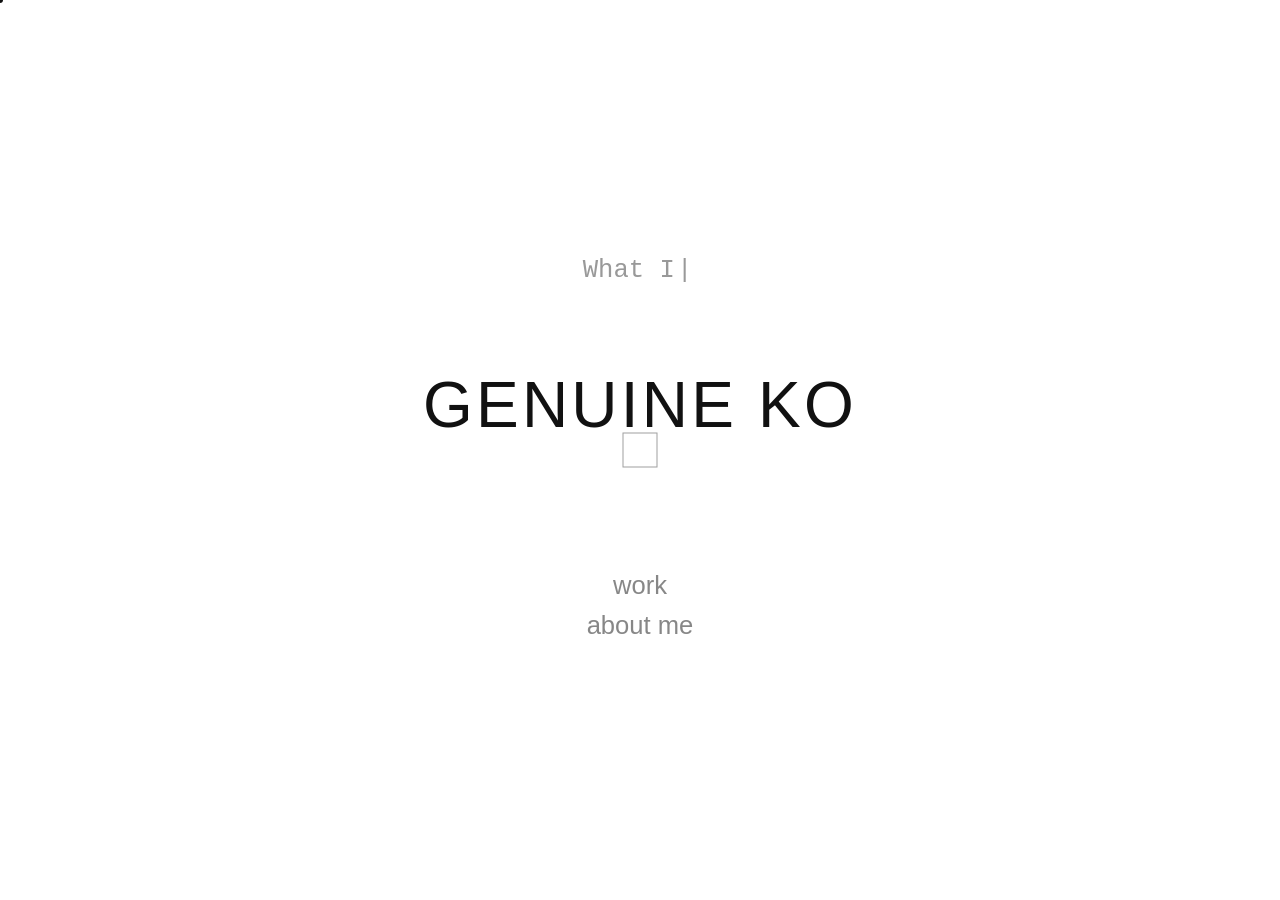
==== project-detail.html @ 61e622d5 "first commit" ====
<!DOCTYPE html>
<html lang="en">

<head>
    <meta charset="UTF-8">
    <meta name="viewport" content="width=device-width, initial-scale=1.0">
    <title>Project | Genuine Ko</title>
    <meta name="description" content="Project detail — Genuine Ko portfolio.">
    <link rel="preconnect" href="https://fonts.googleapis.com">
    <link rel="preconnect" href="https://fonts.gstatic.com" crossorigin>
    <link href="https://fonts.googleapis.com/css2?family=Noto+Sans+JP:wght@100&display=swap" rel="stylesheet">
    <link rel="stylesheet" href="style.css">
</head>

<body class="project-detail-page">
    <header class="detail-header">
        <a href="index.html#work" class="detail-back">← Work</a>
    </header>

    <main class="detail-main">
        <aside class="detail-sidebar" id="detail-thumbs" aria-label="Project images"></aside>
        <section class="detail-center">
            <figure class="detail-figure">
                <img src="" alt="" id="detail-hero">
            </figure>
            <div class="detail-artwork-footer">
                <div class="detail-artwork-description" id="detail-artwork-description" hidden></div>
                <div class="detail-artwork-spec" id="detail-artwork-spec" hidden></div>
            </div>
        </section>
        <article class="detail-article">
            <h1 class="detail-title" id="detail-title"></h1>
            <p class="detail-year" id="detail-year" hidden></p>
            <p class="detail-desc" id="detail-desc"></p>
            <div class="detail-body" id="detail-body-wrap" hidden>
                <p id="detail-body"></p>
            </div>
        </article>
    </main>

    <script src="projects-data.js"></script>
    <script src="project-detail.js"></script>
</body>

</html>
---- style.css ----
:root {
    --bg-color: #ffffff;
    --text-color: #111111;
    --faded-color: #cccccc;
}

/* Custom Fonts */
@font-face {
    font-family: 'YoonChild';
    src: url('./fonts/yoon.ttf') format('truetype');
    font-weight: normal;
    font-style: normal;
}

@font-face {
    font-family: 'AsWinter';
    src: url('./fonts/aswinter.otf') format('opentype');
    font-weight: normal;
    font-style: normal;
}

.font-korean {
    font-family: 'YoonChild', sans-serif;
}

.font-japanese {
    font-family: 'AsWinter', sans-serif;
}

* {
    margin: 0;
    padding: 0;
    box-sizing: border-box;
    cursor: none;
}

body {
    background-color: var(--bg-color);
    color: var(--text-color);
    font-family: 'Helvetica Neue', Helvetica, Arial, sans-serif;
    overflow: hidden;
    min-height: 100vh;
}

.draw-layer {
    position: fixed;
    inset: 0;
    width: 100vw;
    height: 100vh;
    pointer-events: none;
    z-index: 6;
}

.draw-line {
    fill: none;
    stroke: #b6b6b6;
    stroke-width: 1.5;
    stroke-linecap: round;
    stroke-linejoin: round;
    opacity: 0.75;
}

/* Custom Cursor Styles */
.cursor {
    width: 6px;
    height: 6px;
    background-color: var(--text-color);
    border-radius: 50%;
    position: fixed;
    pointer-events: none;
    z-index: 9999;
    transform: translate(-50%, -50%);
}

@keyframes organic-blob {

    0%,
    100% {
        border-radius: 40% 60% 70% 30% / 40% 50% 60% 50%;
    }

    34% {
        border-radius: 70% 30% 50% 50% / 30% 30% 70% 70%;
    }

    67% {
        border-radius: 100% 60% 60% 100% / 100% 100% 60% 60%;
    }
}

.cursor-follower {
    width: 35px;
    height: 35px;
    border: 1px solid rgba(17, 17, 17, 0.4);
    position: fixed;
    pointer-events: none;
    z-index: 9998;
    transform: translate(-50%, -50%);
    transition: width 0.2s ease, height 0.2s ease, background-color 0.2s ease;
    animation: organic-blob 5s ease-in-out infinite;
}

.cursor-follower.active {
    width: 55px;
    height: 55px;
    background-color: rgba(17, 17, 17, 0.05);
    border: 1px solid rgba(17, 17, 17, 0.6);
}

main {
    position: relative;
    width: 100vw;
    height: 100vh;
}

/* --------------------------------- */
/* SPA Navigation - Absolute Layout */
/* --------------------------------- */
.intro-sentence {
    position: absolute;
    top: 30%;
    left: 50%;
    transform: translate(-50%, -50%);
    font-family: 'AmericanTypewriter-Light', 'American Typewriter', Courier, serif;
    font-weight: 300;
    font-size: 1.6rem;
    color: #999999;
    z-index: 20;
    width: 600px;
    text-align: center;
    opacity: 1;
    transition: opacity 0.5s ease;
}

.type-cursor {
    display: inline-block;
    margin-left: 2px;
    margin-right: 5px;
    animation: blink 1.2s step-end infinite;
}

@keyframes blink {

    0%,
    100% {
        opacity: 1;
    }

    50% {
        opacity: 0;
    }
}

body.work-mode .intro-sentence,
body.about-mode .intro-sentence {
    opacity: 0;
    pointer-events: none;
}

.main-title {
    font-family: 'AsWinter', sans-serif;
    font-size: 4rem;
    font-weight: normal;
    letter-spacing: 0.05em;
    color: var(--text-color);
    position: absolute;
    top: 45%;
    left: 50%;
    transform: translate(-50%, -50%);
    transition: all 1.2s cubic-bezier(0.86, 0, 0.07, 1);
    z-index: 20;
}

.link-item {
    white-space: nowrap;
    font-family: 'Helvetica Neue', Helvetica, Arial, sans-serif;
    font-size: 1.6rem;
    color: var(--text-color);
    opacity: 0.5;
    text-decoration: none;
    font-weight: 100;
    /* Ultra light */
    transition: opacity 0.3s, all 1.2s cubic-bezier(0.86, 0, 0.07, 1);
    z-index: 20;
}

.link-item:hover {
    opacity: 1;
}

/* Initial centering placement matching your preferred spacings */
#nav-work {
    position: absolute;
    /* CHANGE THE '85px' BELOW TO ADJUST DISTANCE BETWEEN 'GENUINE KO' AND 'work' */
    top: calc(45% + 180px);
    left: 50%;
    transform: translate(-50%, -50%);
}

#nav-about {
    position: absolute;
    /* CHANGE THE '135px' BELOW TO ADJUST DISTANCE BETWEEN 'work' AND 'about me' */
    top: calc(45% + 220px);
    left: 50%;
    transform: translate(-50%, -50%);
}

/* --------------------------------- */
/* Scattered Words Ambient Effect */
/* --------------------------------- */
#scattered-words-container {
    position: absolute;
    top: 0;
    left: 0;
    width: 100vw;
    height: 100vh;
    pointer-events: none;
    z-index: 2;
    /* Keep it below main content */
    overflow: hidden;
    opacity: 1;
    transition: opacity 1.5s ease;
}

body.work-mode #scattered-words-container,
body.about-mode #scattered-words-container {
    opacity: 0;
}

.scattered-word {
    position: absolute;
    font-family: 'AmericanTypewriter-Light', 'American Typewriter', Courier, serif;
    font-weight: 300;
    color: #999999;
    font-size: 1.6rem;
    white-space: nowrap;
    opacity: 1;
    /* Match SCATTER_CONFIG.fadeMs in script.js (400ms → 0.4s) */
    transition: opacity 0.4s ease;
}

.hidden-initially {
    opacity: 0;
    transition: opacity 1.5s ease;
}

.hidden-initially.visible {
    opacity: 1;
}

/* --------------------------------- */
/* STATE: WORK MODE */
/* --------------------------------- */
body.work-mode .main-title {
    top: 50px;
    font-size: 2.2rem;
}

body.work-mode #nav-work {
    top: 50px;
    left: 50px;
    transform: translate(0, -50%);
    opacity: 1;
    /* Sets it to solid black */
}

body.work-mode #nav-about {
    top: 50px;
    left: calc(100% - 50px);
    transform: translate(-100%, -50%);
    font-size: 1.2rem;
    /* Makes it smaller */
    opacity: 0.3;
    /* Keeps it grayed out */
}

body.work-mode .floating-text {
    opacity: 0;
    pointer-events: none;
}

/* --------------------------------- */
/* STATE: ABOUT MODE */
/* --------------------------------- */
body.about-mode .main-title {
    top: 50px;
    font-size: 2.2rem;
}

body.about-mode #nav-work {
    top: 50px;
    left: 50px;
    transform: translate(0, -50%);
    font-size: 1.2rem;
    opacity: 0.3;
}

body.about-mode #nav-about {
    top: 50px;
    left: calc(100% - 50px);
    transform: translate(-100%, -50%);
    opacity: 1;
}


/* --------------------------------- */
/* ABOUT SECTION STYLES */
/* --------------------------------- */
#about-section {
    position: absolute;
    top: 120px;
    left: 0;
    width: 100%;
    height: calc(100vh - 120px);
    opacity: 0;
    pointer-events: none;
    transition: opacity 0.8s ease 0.6s;
    z-index: 10;
}

.about-left-instruction {
    position: absolute;
    left: 0;
    width: 33.33%;
    top: 0;
    bottom: 0;
    display: flex;
    justify-content: flex-start;
    align-items: center;
    padding: 0 clamp(0.75rem, 3vw, 1.5rem);
    box-sizing: border-box;
    font-family: 'AmericanTypewriter-Light', 'American Typewriter', Courier, serif;
    color: #888888;
    font-weight: 300;
    line-height: 1.5;
    pointer-events: none;
    opacity: 0;
    transition: opacity 1.5s ease;
    z-index: 6;
}

.about-left-instruction__inner {
    width: 100%;
    max-width: min(100%, calc(33.33vw - 2.25rem));
    padding-right: 1.25rem;
    box-sizing: border-box;
    text-align: left;
    display: flex;
    flex-direction: column;
    gap: 0.65rem;
}

.about-instruction__line {
    margin: 0;
}

.about-instruction__line--first {
    font-size: 1.15rem;
    line-height: 1.35;
    white-space: nowrap;
    max-width: 100%;
    overflow: hidden;
}

.about-instruction__line--second {
    font-size: 1.02rem;
    line-height: 1.45;
    letter-spacing: 0.03em;
    color: #7a7a7a;
    padding-top: 0.1rem;
}

.about-left-instruction .about-type-cursor {
    margin-left: 1px;
    margin-right: 0;
    vertical-align: baseline;
}

body.about-mode .about-left-instruction {
    opacity: 1;
}

.about-left-instruction.fade-out {
    opacity: 0 !important;
}

body.about-mode #about-section {
    opacity: 1;
    pointer-events: none;
    /* Let clicks pass through empty areas */
}

body.about-mode #about-section * {
    pointer-events: auto;
    /* Re-enable clicks strictly for the text/image */
}

.about-middle {
    position: absolute;
    left: 33.33%;
    width: 33.33%;
    top: 45%;
    transform: translateY(-50%);
    padding: 0 4%;
    box-sizing: border-box;
    /* Keeps padding inside the 33% width */
    font-size: 0.95rem;
    line-height: 1.6;
    color: var(--text-color);
    text-align: justify;
    font-family: 'Helvetica Neue', Helvetica, Arial, sans-serif;
    font-weight: 300;
}

.about-middle .about-inline-link {
    color: inherit;
    text-decoration: underline;
    text-underline-offset: 2px;
    transition: opacity 0.25s ease;
}

.about-middle .about-inline-link:hover {
    opacity: 0.55;
}

.social-links {
    margin-top: 35px;
    display: flex;
    justify-content: center;
    gap: 25px;
}

.social-links a {
    color: #000000;
    font-family: 'Helvetica Neue UltraLight', 'Helvetica Neue', Helvetica, Arial, sans-serif;
    font-size: 1.15rem;
    font-weight: 300;
    text-decoration: none;
    text-transform: uppercase;
    letter-spacing: 2px;
    transition: opacity 0.3s ease;
    cursor: pointer;
}

.social-links a:hover {
    opacity: 0.4;
}

.about-right {
    position: absolute;
    left: 66.66%;
    width: 33.33%;
    top: 45%;
    transform: translateY(-50%);
    display: flex;
    justify-content: center;
}

.about-right img {
    width: 320px;
    max-width: 85%;
    /* Keeps a natural margin within its mathematical 1/3rd section */
    height: auto;
    object-fit: contain;
    box-shadow: 0 5px 30px rgba(0, 0, 0, 0.05);
}

/* --------------------------------- */
body.work-mode .main-title {
    top: 50px;
    font-size: 2.2rem;
}

body.work-mode #nav-work {
    top: 50px;
    left: 50px;
    transform: translate(0, -50%);
    opacity: 1;
    /* Sets it to solid black */
}

body.work-mode #nav-about {
    top: 50px;
    left: calc(100% - 50px);
    transform: translate(-100%, -50%);
    font-size: 1.2rem;
    /* Makes it smaller */
    opacity: 0.3;
    /* Keeps it grayed out */
}

body.work-mode .floating-text {
    opacity: 0;
    pointer-events: none;
}

/* --------------------------------- */
/* WORK GALLERY STYLES */
/* --------------------------------- */
#work-gallery {
    position: absolute;
    top: 130px;
    left: 0;
    width: 100%;
    height: calc(100vh - 200px);
    display: flex;
    justify-content: center;
    align-items: center;
    /* Puts image in the absolute middle vertically */
    opacity: 0;
    pointer-events: none;
    transition: opacity 0.8s ease 0.6s;
    z-index: 10;
}

body.work-mode #work-gallery {
    opacity: 1;
    pointer-events: auto;
}

.gallery-categories-sidebar {
    position: absolute;
    top: 30px;
    /* Distance from the top 'work' link */
    left: 50px;
    z-index: 40;
    display: flex;
    flex-direction: column;
    gap: 6px;
    /* Group Design and Art very closely together */
}

.category-item {
    font-family: 'Helvetica Neue', Helvetica, Arial, sans-serif;
    font-size: 1.2rem;
    font-weight: 300;
    color: var(--text-color);
    opacity: 0.3;
    transition: opacity 0.3s;
}

.category-item.active,
.category-item:hover {
    opacity: 1;
}

.gallery-content {
    display: flex;
    flex-direction: column;
    align-items: center;
    transition: opacity 0.8s ease;
}

.gallery-main {
    display: flex;
    align-items: center;
    gap: 80px;
    /* Huge margin between arrows and main image */
    margin-bottom: 60px;
    /* Large distance to drop down to thumbnails */
}

.arrow {
    background: none;
    border: none;
    outline: none;
    cursor: none;
    padding: 10px;
    opacity: 0.5;
    transition: opacity 0.3s;
    color: var(--text-color);
}

.arrow:hover {
    opacity: 1;
}

.gallery-image-wrapper {
    position: relative;
    width: 650px;
    height: 400px;
    /* Maintaining the golden ratio boundary (650x400) */
    display: flex;
    align-items: center;
    justify-content: center;
}

.gallery-image-wrapper img {
    max-width: 100%;
    max-height: 100%;
    width: auto;
    height: auto;
    object-fit: contain;
    box-shadow: 0 5px 30px rgba(0, 0, 0, 0.06);
    transition: opacity 0.3s ease;
    cursor: pointer;
}

/* Translucent Project Details Overlay */
.project-overlay {
    position: absolute;
    top: 0;
    left: 0;
    width: 100%;
    height: 100%;
    background-color: rgba(255, 255, 255, 0.90);
    display: flex;
    flex-direction: column;
    justify-content: center;
    align-items: center;
    opacity: 0;
    pointer-events: none;
    transition: opacity 0.4s ease;
    z-index: 10;
    padding: 40px;
    box-sizing: border-box;
    text-align: center;
}

.project-overlay.active {
    opacity: 1;
    pointer-events: auto;
    /* Allows clicking the link */
}

.project-title {
    font-size: 2.2rem;
    margin-bottom: 28px;
    font-family: 'Helvetica Neue UltraLight', 'Helvetica Neue', Helvetica, Arial, 'Noto Sans JP', sans-serif;
    font-weight: 100;
}

.project-link {
    font-family: 'Helvetica Neue UltraLight', 'Helvetica Neue', Helvetica, Arial, sans-serif;
    font-weight: 300;
    font-size: 0.9rem;
    text-transform: uppercase;
    letter-spacing: 2px;
    color: #111;
    text-decoration: none;
    border-bottom: 1px solid rgba(17, 17, 17, 0.3);
    padding-bottom: 3px;
    transition: opacity 0.3s ease;
}

.project-link:hover {
    opacity: 0.4;
}

.gallery-thumbnails {
    display: flex;
    gap: 35px;
    /* Plenty of breathing room between thumbnails */
}

.thumb {
    width: 110px;
    height: 68px;
    object-fit: contain;
    opacity: 0.5;
    filter: grayscale(100%);
    transition: all 0.4s ease;
    cursor: none;
}

.thumb.active,
.thumb:hover {
    opacity: 1;
    filter: grayscale(0%);
    transform: scale(1.05);
}

/* In-page detail mode (opens from View Detail) */
.work-detail-layer {
    position: absolute;
    inset: 0;
    background: rgba(255, 255, 255, 0.98);
    opacity: 0;
    pointer-events: none;
    transition: opacity 0.35s ease;
    z-index: 25;
}

.work-detail-layer.active {
    opacity: 1;
    pointer-events: auto;
}

.work-detail-layer.work-detail--no-thumbs .work-detail-thumbs {
    display: none;
    pointer-events: none;
}

.work-detail-panel {
    width: min(94vw, 1380px);
    min-height: min(78vh, 760px);
    margin: 2vh auto 0;
    position: relative;
    padding: 0;
}

.work-detail-thumbs {
    position: absolute;
    left: clamp(8px, 2vw, 24px);
    top: 50%;
    transform: translateY(-50%);
    display: flex;
    flex-direction: column;
    gap: 0.75rem;
}

.work-detail-heading {
    max-width: min(920px, 72vw);
    width: 100%;
    margin: 0 auto 0.8rem;
    text-align: center;
}

.work-detail-main {
    max-width: min(920px, 72vw);
    width: 100%;
    margin: 0 auto;
    display: flex;
    justify-content: center;
    align-items: flex-start;
}

.work-detail-main__column {
    display: flex;
    flex-direction: column;
    align-items: center;
    width: 100%;
    max-width: min(920px, 72vw);
}

.work-detail-meta {
    position: absolute;
    /* Anchor text to the right edge of the centered hero block */
    left: calc(50% + (min(920px, 72vw) / 2) + 24px);
    right: auto;
    top: 50%;
    transform: translateY(-50%);
    width: min(280px, 20vw);
    text-align: left;
}

.work-detail-thumb {
    width: 82px;
    height: 58px;
    border: 0;
    background: transparent;
    padding: 0;
    overflow: hidden;
    opacity: 0.42;
    filter: grayscale(100%);
    transition: opacity 0.25s ease, filter 0.25s ease, transform 0.25s ease;
}

.work-detail-thumb img {
    width: 100%;
    height: 100%;
    object-fit: cover;
    display: block;
}

.work-detail-thumb.active,
.work-detail-thumb:hover {
    opacity: 1;
    filter: grayscale(0%);
    transform: scale(1.03);
}

#work-detail-hero {
    display: block;
    max-width: min(920px, 100%);
    width: auto;
    height: auto;
    max-height: min(62vh, 680px);
    min-height: 260px;
    margin: 0;
    object-fit: contain;
    box-shadow: 0 5px 30px rgba(0, 0, 0, 0.06);
    transform: scale(0.95);
    opacity: 0.8;
    transition: transform 0.55s cubic-bezier(0.22, 1, 0.36, 1), opacity 0.5s ease;
}

#work-detail-hero.detail-hero-grow {
    transform: scale(1);
    opacity: 1;
}

.work-detail-title {
    font-size: clamp(1.75rem, 3.5vw, 2.35rem);
    font-family: 'Helvetica Neue UltraLight', 'Helvetica Neue', Helvetica, Arial, 'Noto Sans JP', sans-serif;
    font-weight: 100;
    margin: 0 0 0.25rem;
}

.work-detail-year {
    font-size: 0.95rem;
    color: #888;
    margin: 0 0 0.85rem;
}

.work-detail-desc {
    font-size: 0.95rem;
    line-height: 1.65;
    font-weight: 300;
    margin: 0;
}

@media (max-width: 900px) {
    .work-detail-panel {
        padding: 0;
    }

    .work-detail-thumbs {
        position: static;
        transform: none;
        flex-direction: row;
        overflow-x: auto;
        margin: 0.5rem 0;
    }

    .work-detail-heading {
        max-width: 100%;
    }

    .work-detail-main {
        max-width: 100%;
    }

    .work-detail-main__column {
        max-width: 100%;
    }

    .work-detail-meta {
        position: static;
        transform: none;
        width: 100%;
        text-align: left;
        margin-top: 0.5rem;
    }

    #work-detail-hero {
        max-height: 50vh;
        min-height: 200px;
    }
}

/* --------------------------------- */
/* RESTORED: Floating Japanese/Korean Names (About Mode Only) */
/* --------------------------------- */

.floating-text {
    position: absolute;
    font-size: 1.8rem;
    color: var(--text-color);
    opacity: 0;
    /* Hidden by default on first page */
    pointer-events: none;
    white-space: nowrap;
    transition: opacity 0.8s ease;
    z-index: 5;
    cursor: pointer;
    text-align: center;
    will-change: transform;
    backface-visibility: hidden;
}

/* Keep about names clearly interactive above surrounding content */
body.about-mode .floating-text {
    pointer-events: auto;
    z-index: 30;
}

.pronunciation {
    font-family: 'Helvetica Neue UltraLight', 'Helvetica Neue', Helvetica, Arial, sans-serif;
    font-size: 0.9rem;
    font-weight: 300;
    letter-spacing: 2px;
    margin-top: 4px;
    opacity: 0.7;
}

.meaning-box {
    position: absolute;
    top: 100%;
    left: 50%;
    transform: translate(-50%, 10px);
    background-color: #ffffff;
    color: #333333;
    font-family: 'Helvetica Neue UltraLight', 'Helvetica Neue', Helvetica, Arial, sans-serif;
    font-size: 1rem;
    font-weight: normal;
    padding: 10px 20px;
    border-radius: 4px;
    white-space: normal;
    /* Allows text to wrap instead of just infinitely long */
    width: max-content;
    max-width: 250px;
    /* Horizontally long but wrapped safely */
    opacity: 0;
    pointer-events: none;
    transition: opacity 0.3s ease, transform 0.3s ease;
    box-shadow: 0px 4px 20px rgba(0, 0, 0, 0.05);
    line-height: 1.4;
    text-align: center;
    letter-spacing: normal;
}

/* Toggled via Javascript */
.floating-text.show-meaning {
    /* Above other floating names (same z-index would stack by DOM order). */
    z-index: 60;
}

body.about-mode .floating-text.show-meaning {
    /* Beat body.about-mode .floating-text { z-index: 30 } */
    z-index: 60;
}

.floating-text.show-meaning .meaning-box {
    opacity: 1;
    transform: translate(-50%, 5px);
    z-index: 1;
}

/* Initial coordinates so they have a starting point to animate float physics from */
.float-1 {
    top: 22%;
    left: 20%;
    font-size: 2rem;
}

.float-2 {
    top: 15%;
    left: 50%;
    font-size: 2.2rem;
}

.float-3 {
    top: 38%;
    left: 75%;
    font-size: 1.8rem;
}

.float-4 {
    top: 65%;
    left: 22%;
    font-size: 2.4rem;
    font-weight: 200;
}

.float-5 {
    top: 80%;
    left: 70%;
    font-size: 2.1rem;
}

/* When About Mode is active, they become visible and interactive */
body.about-mode .float-1 {
    top: 25%;
    left: 8%;
    font-size: 2rem;
    opacity: 0.6;
    pointer-events: auto;
}

body.about-mode .float-2 {
    top: 40%;
    left: 6%;
    font-size: 2rem;
    opacity: 0.6;
    pointer-events: auto;
}

body.about-mode .float-3 {
    top: 55%;
    left: 8%;
    font-size: 1.8rem;
    opacity: 0.6;
    pointer-events: auto;
}

body.about-mode .float-4 {
    top: 70%;
    left: 5%;
    font-size: 2.4rem;
    font-weight: 200;
    opacity: 0.6;
    pointer-events: auto;
}

body.about-mode .float-5 {
    top: 85%;
    left: 10%;
    font-size: 2.1rem;
    opacity: 0.6;
    pointer-events: auto;
}

/* --------------------------------- */
/* Project detail page */
/* --------------------------------- */
body.project-detail-page,
body.project-detail-page * {
    cursor: auto;
}

body.project-detail-page {
    background-color: var(--bg-color);
    color: var(--text-color);
    font-family: 'Helvetica Neue', Helvetica, Arial, sans-serif;
    overflow-x: hidden;
    overflow-y: auto;
    min-height: 100vh;
}

.detail-header {
    padding: 2rem 2.5rem 1rem;
    max-width: 1360px;
    margin: 0 auto;
}

.detail-back {
    font-family: 'Helvetica Neue UltraLight', 'Helvetica Neue', Helvetica, Arial, sans-serif;
    font-weight: 300;
    font-size: 0.9rem;
    text-transform: uppercase;
    letter-spacing: 2px;
    color: var(--text-color);
    text-decoration: none;
    border-bottom: 1px solid rgba(17, 17, 17, 0.3);
    padding-bottom: 3px;
    transition: opacity 0.3s ease;
    display: inline-block;
}

.detail-back:hover {
    opacity: 0.4;
}

.detail-main {
    max-width: 1360px;
    margin: 0 auto;
    padding: 1.25rem 2.5rem 4rem;
    display: grid;
    grid-template-columns: 90px minmax(520px, 1fr) minmax(220px, 320px);
    gap: 2.25rem;
    align-items: center;
}

body.project-detail-page.project-detail--no-thumbs .detail-main {
    grid-template-columns: minmax(520px, 1fr) minmax(220px, 320px);
}

body.project-detail-page.project-detail--no-thumbs .detail-sidebar {
    display: none;
}

.detail-sidebar {
    display: flex;
    flex-direction: column;
    gap: 0.75rem;
}

.detail-thumb {
    background: none;
    border: none;
    padding: 0;
    width: 82px;
    height: 58px;
    overflow: hidden;
    cursor: pointer;
    opacity: 0.42;
    filter: grayscale(100%);
    transition: opacity 0.25s ease, filter 0.25s ease, transform 0.25s ease;
}

.detail-thumb img {
    display: block;
    width: 100%;
    height: 100%;
    object-fit: cover;
}

.detail-thumb.active,
.detail-thumb:hover {
    opacity: 1;
    filter: grayscale(0%);
    transform: scale(1.03);
}

.detail-center {
    width: 100%;
    display: flex;
    flex-direction: column;
    align-items: stretch;
}

.detail-figure {
    margin: 0;
}

/* Fine art: description (left) + medium/dimensions (right) under hero */
.detail-artwork-footer {
    display: grid;
    grid-template-columns: minmax(0, 1fr) auto;
    gap: clamp(1rem, 3vw, 2.25rem);
    align-items: end;
    width: 100%;
    margin-top: 1.1rem;
}

.work-detail-main .detail-artwork-footer {
    max-width: min(920px, 72vw);
}

.detail-artwork-description {
    text-align: left;
    min-width: 0;
    max-width: min(22rem, 48vw);
    opacity: 0;
    transform: translateY(10px);
    transition: opacity 1.35s ease 0.15s, transform 1.35s cubic-bezier(0.22, 1, 0.36, 1) 0.15s;
}

.detail-artwork-description.detail-artwork-description--visible {
    opacity: 1;
    transform: translateY(0);
}

.detail-artwork-description__text {
    margin: 0;
    font-family: 'Helvetica Neue UltraLight', 'Helvetica Neue', Helvetica, Arial, sans-serif;
    font-weight: 100;
    font-size: clamp(0.72rem, 1.05vw, 0.82rem);
    line-height: 1.6;
    letter-spacing: 0.035em;
    color: #8a8a8a;
}

/* Medium / dimensions — bottom-right cell */
.detail-artwork-spec {
    text-align: left;
    max-width: 16.5rem;
    justify-self: end;
    opacity: 0;
    transform: translateY(10px);
    transition: opacity 1.35s ease 0.15s, transform 1.35s cubic-bezier(0.22, 1, 0.36, 1) 0.15s;
}

.detail-artwork-spec.detail-artwork-spec--visible {
    opacity: 1;
    transform: translateY(0);
}

.detail-artwork-spec p {
    margin: 0;
    font-family: 'Helvetica Neue UltraLight', 'Helvetica Neue', Helvetica, Arial, sans-serif;
    font-weight: 100;
    font-size: clamp(0.72rem, 1.05vw, 0.82rem);
    line-height: 1.55;
    letter-spacing: 0.04em;
    color: #8a8a8a;
}

.detail-artwork-spec p + p {
    margin-top: 0.35rem;
}

/* Design projects: single year in the right footer cell (same type scale as spec lines) */
.detail-artwork-spec--year-only p {
    margin: 0;
    letter-spacing: 0.08em;
}

@media (max-width: 700px) {
    .detail-artwork-footer {
        grid-template-columns: 1fr;
        justify-items: stretch;
    }

    .detail-artwork-description {
        max-width: 100%;
    }

    .detail-artwork-spec {
        justify-self: end;
        max-width: 100%;
    }
}

#detail-hero {
    display: block;
    width: 100%;
    max-height: min(78vh, 820px);
    min-height: 360px;
    object-fit: cover;
    margin: 0 auto;
    box-shadow: 0 5px 30px rgba(0, 0, 0, 0.06);
    transform: scale(0.96);
    opacity: 0.92;
    transition: transform 0.55s cubic-bezier(0.22, 1, 0.36, 1), opacity 0.45s ease;
}

#detail-hero.detail-hero--enter-active {
    transform: scale(1);
    opacity: 1;
}

.detail-article {
    text-align: right;
    align-self: center;
}

.detail-title {
    font-family: 'Helvetica Neue UltraLight', 'Helvetica Neue', Helvetica, Arial, 'Noto Sans JP', sans-serif;
    font-weight: 100;
    font-size: clamp(1.75rem, 3.5vw, 2.35rem);
    margin-bottom: 0.35rem;
    letter-spacing: 0.02em;
    text-align: right;
}

.detail-year {
    font-family: 'Helvetica Neue UltraLight', 'Helvetica Neue', Helvetica, Arial, sans-serif;
    font-weight: 300;
    font-size: 0.95rem;
    color: #888;
    margin-bottom: 1.25rem;
    text-align: right;
}

.detail-desc,
.detail-body {
    font-size: 0.95rem;
    font-weight: 300;
    line-height: 1.65;
    color: var(--text-color);
    text-align: right;
}

.detail-desc {
    margin-bottom: 1rem;
    max-width: 100%;
}

.detail-body p {
    margin: 0;
}

@media (max-width: 1100px) {
    .detail-main {
        grid-template-columns: 72px minmax(0, 1fr);
        grid-template-areas:
            "thumbs center"
            "article article";
        align-items: start;
        gap: 1.5rem;
    }

    .detail-sidebar {
        grid-area: thumbs;
    }

    .detail-center {
        grid-area: center;
    }

    .detail-article {
        grid-area: article;
        margin-top: 1rem;
        text-align: left;
    }

    .detail-title,
    .detail-year,
    .detail-desc {
        text-align: left;
    }

    body.project-detail-page.project-detail--no-thumbs .detail-main {
        grid-template-columns: minmax(0, 1fr);
        grid-template-areas:
            "center"
            "article";
    }
}

@media (max-width: 760px) {
    .detail-header {
        padding: 1.25rem 1rem 0.5rem;
    }

    .detail-main {
        grid-template-columns: 1fr;
        padding: 0.75rem 1rem 2rem;
    }

    .detail-sidebar {
        flex-direction: row;
        overflow-x: auto;
        padding-bottom: 0.25rem;
    }

    .detail-thumb {
        flex: 0 0 82px;
    }

    #detail-hero {
        min-height: 220px;
        max-height: 55vh;
    }
}
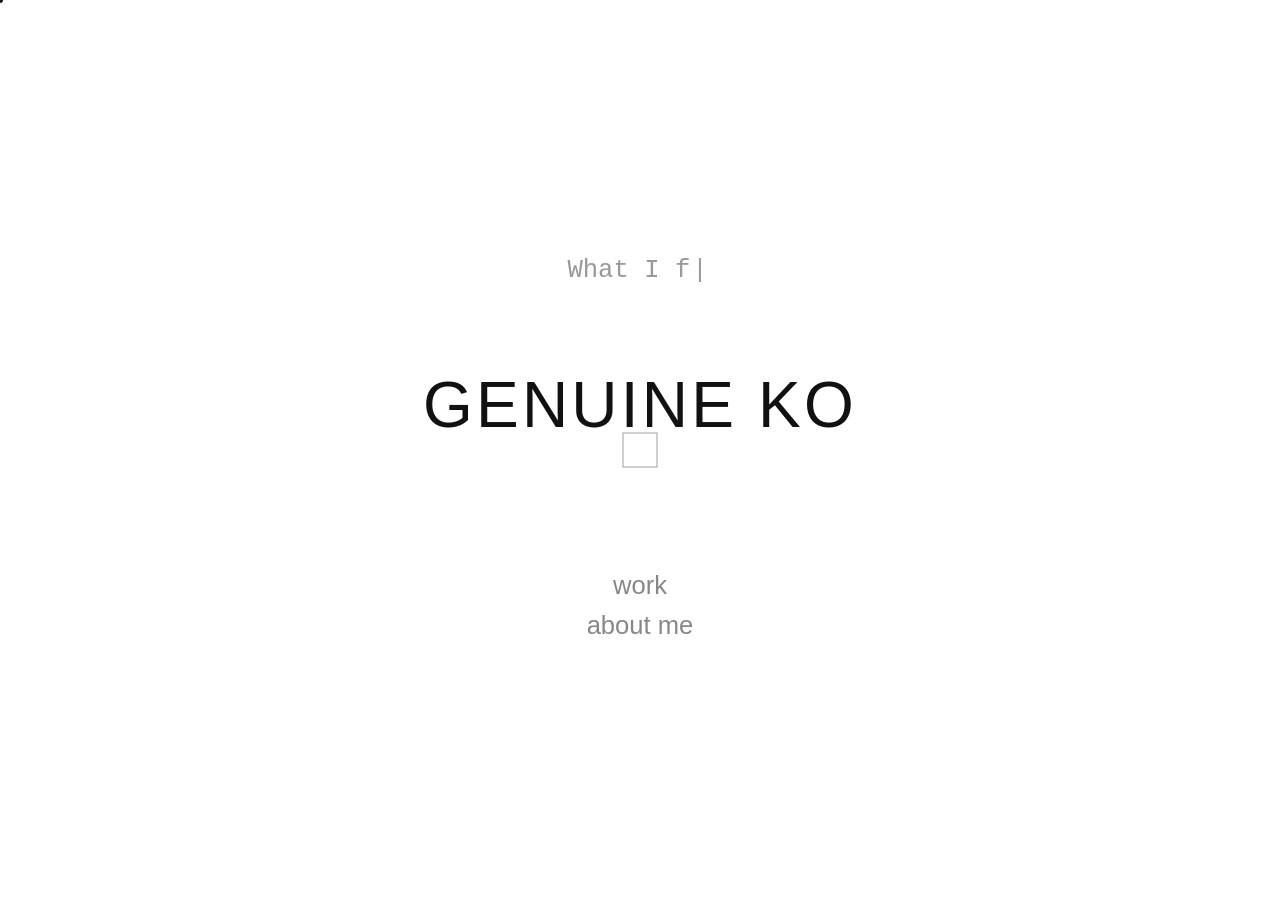
==== commit caef896b: "update" ====
--- a/project-detail.html
+++ b/project-detail.html
@@ -3,7 +3,7 @@
 
 <head>
     <meta charset="UTF-8">
-    <meta name="viewport" content="width=device-width, initial-scale=1.0">
+    <meta name="viewport" content="width=device-width, initial-scale=1.0, viewport-fit=cover">
     <title>Project | Genuine Ko</title>
     <meta name="description" content="Project detail — Genuine Ko portfolio.">
     <link rel="preconnect" href="https://fonts.googleapis.com">
--- a/style.css
+++ b/style.css
@@ -105,6 +105,56 @@
     height: 55px;
     background-color: rgba(17, 17, 17, 0.05);
     border: 1px solid rgba(17, 17, 17, 0.6);
+}
+
+/* Click “stamps” of the cursor (fades after a few seconds) */
+#cursor-stamps-layer {
+    position: fixed;
+    inset: 0;
+    pointer-events: none;
+    z-index: 9990;
+}
+
+.cursor-stamp {
+    position: absolute;
+    width: 0;
+    height: 0;
+    left: 0;
+    top: 0;
+    transform: translate(-50%, -50%);
+    opacity: 0;
+    transition: opacity 0.35s ease;
+}
+
+.cursor-stamp--visible {
+    opacity: 1;
+}
+
+.cursor-stamp--leaving {
+    opacity: 0;
+    transition: opacity 0.55s ease;
+}
+
+.cursor-stamp__ring {
+    position: absolute;
+    left: 50%;
+    top: 50%;
+    width: 35px;
+    height: 35px;
+    margin-left: -17.5px;
+    margin-top: -17.5px;
+    border: 1px solid rgba(17, 17, 17, 0.38);
+    animation: organic-blob 5s ease-in-out infinite;
+    box-sizing: border-box;
+}
+
+.cursor-stamp__ring--large {
+    width: 55px;
+    height: 55px;
+    margin-left: -27.5px;
+    margin-top: -27.5px;
+    border-color: rgba(17, 17, 17, 0.52);
+    background-color: rgba(17, 17, 17, 0.05);
 }
 
 main {
@@ -318,16 +368,49 @@
     z-index: 10;
 }
 
-.about-left-instruction {
+/* Intro line first, floating names live in .about-floating-names-slot below it */
+.about-intro-bundle {
+    box-sizing: border-box;
+}
+
+body.about-mode #about-section > .about-intro-bundle {
     position: absolute;
     left: 0;
+    top: 0;
     width: 33.33%;
-    top: 0;
-    bottom: 0;
+    height: 100%;
+    display: flex;
+    flex-direction: column;
+    justify-content: center;
+    align-items: stretch;
+    padding: 0 clamp(0.75rem, 3vw, 1.5rem);
+    z-index: 7;
+    box-sizing: border-box;
+}
+
+.about-floating-names-slot {
+    position: relative;
+    flex: 1 1 auto;
+    min-height: 240px;
+    width: 100%;
+    margin-top: 0.75rem;
+    pointer-events: none;
+}
+
+.about-floating-names-slot .floating-text {
+    pointer-events: auto;
+}
+
+.about-left-instruction {
+    position: relative;
+    left: auto;
+    width: 100%;
+    top: auto;
+    bottom: auto;
     display: flex;
     justify-content: flex-start;
-    align-items: center;
-    padding: 0 clamp(0.75rem, 3vw, 1.5rem);
+    align-items: flex-start;
+    padding: 0;
     box-sizing: border-box;
     font-family: 'AmericanTypewriter-Light', 'American Typewriter', Courier, serif;
     color: #888888;
@@ -337,12 +420,13 @@
     opacity: 0;
     transition: opacity 1.5s ease;
     z-index: 6;
+    flex: 0 0 auto;
 }
 
 .about-left-instruction__inner {
     width: 100%;
-    max-width: min(100%, calc(33.33vw - 2.25rem));
-    padding-right: 1.25rem;
+    max-width: 100%;
+    padding-right: 0;
     box-sizing: border-box;
     text-align: left;
     display: flex;
@@ -790,6 +874,13 @@
     opacity: 1;
 }
 
+/* Stronger “zoom in” start when opening detail from main gallery image */
+#work-detail-hero.detail-hero-from-gallery {
+    transform: scale(0.78);
+    opacity: 0.72;
+    transition: none;
+}
+
 .work-detail-title {
     font-size: clamp(1.75rem, 3.5vw, 2.35rem);
     font-family: 'Helvetica Neue UltraLight', 'Helvetica Neue', Helvetica, Arial, 'Noto Sans JP', sans-serif;
@@ -811,31 +902,72 @@
 }
 
 @media (max-width: 900px) {
+    /* Sit above .gallery-categories-sidebar (z-index 40) so detail UI never sits under Design / Fine Art */
+    .work-detail-layer.active {
+        z-index: 50;
+        display: flex;
+        flex-direction: column;
+        align-items: stretch;
+        min-height: 0;
+    }
+
     .work-detail-panel {
-        padding: 0;
+        flex: 1 1 auto;
+        display: flex;
+        flex-direction: column;
+        align-items: stretch;
+        width: 100%;
+        max-width: 100%;
+        margin: 0 auto;
+        padding: 0.65rem 0.75rem 1.25rem;
+        box-sizing: border-box;
+        min-height: 0;
+    }
+
+    /* Title (top) → hero vertically centered in remaining space → thumbs → copy */
+    .work-detail-heading {
+        order: 1;
+        flex: 0 0 auto;
+        max-width: 100%;
+        margin: 0 auto 0.5rem;
+    }
+
+    .work-detail-main {
+        order: 2;
+        flex: 1 1 auto;
+        max-width: 100%;
+        margin: 0;
+        min-height: 0;
+        display: flex;
+        flex-direction: column;
+        align-items: center;
+        justify-content: center;
     }
 
     .work-detail-thumbs {
+        order: 3;
+        flex: 0 0 auto;
         position: static;
         transform: none;
         flex-direction: row;
-        overflow-x: auto;
-        margin: 0.5rem 0;
-    }
-
-    .work-detail-heading {
-        max-width: 100%;
-    }
-
-    .work-detail-main {
-        max-width: 100%;
+        flex-wrap: wrap;
+        justify-content: center;
+        overflow-x: visible;
+        margin: 0.75rem 0 0;
+        padding: 0 0.25rem;
+        gap: 0.5rem;
+        width: 100%;
+        box-sizing: border-box;
     }
 
     .work-detail-main__column {
         max-width: 100%;
+        width: 100%;
     }
 
     .work-detail-meta {
+        order: 4;
+        flex: 0 0 auto;
         position: static;
         transform: none;
         width: 100%;
@@ -959,43 +1091,43 @@
     font-size: 2.1rem;
 }
 
-/* When About Mode is active, they become visible and interactive */
-body.about-mode .float-1 {
-    top: 25%;
-    left: 8%;
+/* Positions are % of .about-floating-names-slot (under the typewriter lines) */
+body.about-mode .about-floating-names-slot .float-1 {
+    top: 8%;
+    left: 4%;
     font-size: 2rem;
     opacity: 0.6;
     pointer-events: auto;
 }
 
-body.about-mode .float-2 {
-    top: 40%;
-    left: 6%;
+body.about-mode .about-floating-names-slot .float-2 {
+    top: 4%;
+    left: 42%;
     font-size: 2rem;
     opacity: 0.6;
     pointer-events: auto;
 }
 
-body.about-mode .float-3 {
-    top: 55%;
-    left: 8%;
+body.about-mode .about-floating-names-slot .float-3 {
+    top: 22%;
+    left: 68%;
     font-size: 1.8rem;
     opacity: 0.6;
     pointer-events: auto;
 }
 
-body.about-mode .float-4 {
-    top: 70%;
-    left: 5%;
+body.about-mode .about-floating-names-slot .float-4 {
+    top: 48%;
+    left: 6%;
     font-size: 2.4rem;
     font-weight: 200;
     opacity: 0.6;
     pointer-events: auto;
 }
 
-body.about-mode .float-5 {
-    top: 85%;
-    left: 10%;
+body.about-mode .about-floating-names-slot .float-5 {
+    top: 58%;
+    left: 48%;
     font-size: 2.1rem;
     opacity: 0.6;
     pointer-events: auto;
@@ -1314,4 +1446,499 @@
         min-height: 220px;
         max-height: 55vh;
     }
+}
+
+/* ------------------------------------------------------------------ */
+/* Mobile & touch: layout, scroll, safe areas, native cursor          */
+/* ------------------------------------------------------------------ */
+
+@media (hover: none) and (pointer: coarse) {
+
+    *,
+    *::before,
+    *::after {
+        cursor: auto !important;
+    }
+
+    .cursor,
+    .cursor-follower {
+        display: none !important;
+    }
+
+    #cursor-stamps-layer {
+        display: none !important;
+    }
+
+    .draw-layer {
+        display: none !important;
+    }
+}
+
+@media (max-width: 768px) {
+    html {
+        -webkit-text-size-adjust: 100%;
+    }
+
+    body {
+        overflow-x: hidden;
+        overflow-y: auto;
+        min-height: 100dvh;
+        min-height: 100vh;
+        padding-left: env(safe-area-inset-left, 0px);
+        padding-right: env(safe-area-inset-right, 0px);
+        padding-bottom: env(safe-area-inset-bottom, 0px);
+    }
+
+    main {
+        width: 100%;
+        max-width: 100vw;
+        min-height: 100dvh;
+        min-height: 100vh;
+        height: auto;
+    }
+
+    body.work-mode main {
+        display: flex;
+        flex-direction: column;
+    }
+
+    .intro-sentence {
+        width: min(100%, 28rem);
+        max-width: calc(100vw - 2rem);
+        left: 50%;
+        padding: 0 1rem;
+        font-size: clamp(1rem, 4.2vw, 1.35rem);
+        top: 28%;
+    }
+
+    .main-title {
+        font-size: clamp(2rem, 12vw, 3.25rem);
+        top: 42%;
+        padding: 0 0.75rem;
+        width: 100%;
+        text-align: center;
+        box-sizing: border-box;
+    }
+
+    #nav-work {
+        top: calc(42% + clamp(100px, 28vw, 140px));
+        font-size: 1.25rem;
+    }
+
+    #nav-about {
+        top: calc(42% + clamp(140px, 36vw, 180px));
+        font-size: 1rem;
+    }
+
+    body.work-mode .main-title,
+    body.about-mode .main-title {
+        top: calc(env(safe-area-inset-top, 0px) + 48px);
+        left: 50%;
+        transform: translate(-50%, -50%);
+        font-size: clamp(1.05rem, 5vw, 1.6rem);
+        width: 100%;
+        max-width: 100%;
+        padding: 0 min(4.75rem, 16vw);
+        text-align: center;
+    }
+
+    body.work-mode #nav-work,
+    body.about-mode #nav-work {
+        top: calc(env(safe-area-inset-top, 0px) + 48px);
+        left: max(14px, env(safe-area-inset-left, 0px));
+        transform: translate(0, -50%);
+        font-size: 0.95rem;
+    }
+
+    body.work-mode #nav-about,
+    body.about-mode #nav-about {
+        top: calc(env(safe-area-inset-top, 0px) + 48px);
+        left: auto;
+        right: max(14px, env(safe-area-inset-right, 0px));
+        transform: translate(0, -50%);
+        font-size: 0.72rem;
+        max-width: 38vw;
+        text-align: right;
+        line-height: 1.25;
+    }
+
+    body:not(.work-mode) #work-gallery {
+        top: calc(env(safe-area-inset-top, 0px) + 92px);
+        left: 0;
+        width: 100%;
+        height: calc(100dvh - 120px);
+        height: calc(100vh - 120px);
+        pointer-events: none;
+    }
+
+    body.work-mode #work-gallery {
+        position: relative;
+        top: auto;
+        left: auto;
+        width: 100%;
+        flex: 1 1 auto;
+        min-height: 0;
+        height: auto;
+        margin-top: calc(env(safe-area-inset-top, 0px) + 78px);
+        flex-direction: column;
+        justify-content: flex-start;
+        align-items: stretch;
+        padding: 0 0 2rem;
+        box-sizing: border-box;
+        overflow-y: auto;
+        -webkit-overflow-scrolling: touch;
+        pointer-events: auto;
+    }
+
+    .gallery-categories-sidebar {
+        position: relative;
+        top: 0;
+        left: 0;
+        flex-direction: row;
+        flex-wrap: nowrap;
+        justify-content: center;
+        align-items: center;
+        align-self: stretch;
+        flex: 0 0 auto;
+        flex-shrink: 0;
+        gap: 1.5rem;
+        padding: 0.35rem 0.5rem 0.75rem;
+        width: 100%;
+        box-sizing: border-box;
+    }
+
+    .gallery-categories-sidebar .category-item {
+        flex: 0 0 auto;
+        min-height: 44px;
+        display: inline-flex;
+        align-items: center;
+        justify-content: center;
+        font-size: 1.05rem;
+        white-space: nowrap;
+        padding: 0 0.35rem;
+    }
+
+    .category-item {
+        min-height: 44px;
+        display: inline-flex;
+        align-items: center;
+        font-size: 1.05rem;
+    }
+
+    .gallery-content {
+        width: 100%;
+        max-width: 100%;
+        align-items: center;
+    }
+
+    /* Fills space below Design / Fine Art; centers image row + thumbs vertically in that space */
+    body.work-mode .gallery-content {
+        flex: 1 1 auto;
+        display: flex;
+        flex-direction: column;
+        justify-content: center;
+        align-items: center;
+        min-height: 0;
+        width: 100%;
+        max-width: 100%;
+    }
+
+    .gallery-main {
+        position: relative;
+        flex-direction: row;
+        gap: 0;
+        margin-bottom: 1.1rem;
+        width: 100%;
+        max-width: 100%;
+        justify-content: center;
+        align-items: center;
+        align-self: stretch;
+    }
+
+    .gallery-image-wrapper {
+        flex: 1 1 auto;
+        width: 100%;
+        max-width: 100%;
+        min-width: 0;
+        margin-left: 0;
+        margin-right: 0;
+        height: auto;
+        min-height: 180px;
+        max-height: min(42vh, 300px);
+        display: flex;
+        align-items: center;
+        justify-content: center;
+    }
+
+    .gallery-image-wrapper img {
+        max-height: min(42vh, 300px);
+        width: auto;
+        height: auto;
+        max-width: 100%;
+        margin-left: auto;
+        margin-right: auto;
+        display: block;
+        object-fit: contain;
+        object-position: center;
+        cursor: pointer;
+        transform-origin: center center;
+        transition: transform 0.42s cubic-bezier(0.22, 1, 0.36, 1);
+    }
+
+    /* White overlay: image scales in place (no layout jump) */
+    .gallery-image-wrapper.gallery-img-zoom-open #main-gallery-img {
+        transform: scale(1.07);
+    }
+
+    .gallery-main .arrow {
+        position: absolute;
+        top: 50%;
+        z-index: 12;
+        flex-shrink: 0;
+        padding: 8px;
+        min-width: 40px;
+        min-height: 40px;
+        width: 40px;
+        height: 40px;
+        display: flex;
+        align-items: center;
+        justify-content: center;
+        cursor: pointer;
+        margin: 0;
+        border-radius: 50%;
+        background: rgba(255, 255, 255, 0.55);
+        box-shadow: 0 1px 8px rgba(0, 0, 0, 0.08);
+        transform: translateY(-50%);
+    }
+
+    .gallery-main .arrow svg {
+        width: 22px;
+        height: 36px;
+    }
+
+    .gallery-main .arrow.arrow-left {
+        left: max(6px, env(safe-area-inset-left, 0px));
+    }
+
+    .gallery-main .arrow.arrow-right {
+        right: max(6px, env(safe-area-inset-right, 0px));
+    }
+
+    .project-overlay {
+        z-index: 20;
+    }
+
+    .gallery-thumbnails {
+        flex-wrap: wrap;
+        justify-content: center;
+        gap: 10px 14px;
+        max-width: 100%;
+        padding-bottom: 0.5rem;
+    }
+
+    .thumb {
+        width: 72px;
+        height: 46px;
+        cursor: pointer;
+    }
+
+    body:not(.about-mode) #about-section {
+        top: calc(env(safe-area-inset-top, 0px) + 92px);
+    }
+
+    body.about-mode main {
+        display: flex;
+        flex-direction: column;
+    }
+
+    body.about-mode #about-section {
+        position: relative;
+        top: auto;
+        left: auto;
+        flex: 1 1 auto;
+        width: 100%;
+        height: auto;
+        min-height: calc(100dvh - 78px - env(safe-area-inset-top, 0px) - env(safe-area-inset-bottom, 0px));
+        min-height: calc(100vh - 78px - env(safe-area-inset-top, 0px) - env(safe-area-inset-bottom, 0px));
+        margin-top: calc(env(safe-area-inset-top, 0px) + 78px);
+        overflow-y: visible;
+        padding-bottom: 2rem;
+        display: flex;
+        flex-direction: column;
+        padding-top: 0;
+        box-sizing: border-box;
+    }
+
+    body.about-mode #about-section > .about-intro-bundle {
+        position: relative;
+        left: auto;
+        top: auto;
+        width: 100%;
+        height: auto;
+        order: 1;
+        display: flex;
+        flex-direction: column;
+        justify-content: flex-start;
+        align-items: stretch;
+        padding: 0.35rem 1.25rem 0;
+        z-index: auto;
+    }
+
+    .about-left-instruction {
+        position: relative;
+        width: 100%;
+        left: 0;
+        top: 0;
+        bottom: auto;
+        order: unset;
+        padding: 0 0 0.5rem;
+        align-items: flex-start;
+        justify-content: flex-start;
+    }
+
+    .about-left-instruction__inner {
+        max-width: 100%;
+        padding-right: 0;
+    }
+
+    .about-instruction__line--first {
+        white-space: normal;
+    }
+
+    .about-floating-names-slot {
+        min-height: 11.5rem;
+        margin-top: 0.25rem;
+        margin-bottom: 0.35rem;
+    }
+
+    .about-right {
+        position: relative;
+        left: 0;
+        width: 100%;
+        top: 0;
+        transform: none;
+        order: 2;
+        display: flex;
+        justify-content: center;
+        align-items: center;
+        padding: 0 1.25rem 0.85rem;
+    }
+
+    .about-right img {
+        width: min(120px, 32vw);
+        max-width: 100%;
+        margin-left: auto;
+        margin-right: auto;
+        display: block;
+    }
+
+    .about-middle {
+        position: relative;
+        left: 0;
+        width: 100%;
+        top: 0;
+        transform: none;
+        order: 3;
+        flex: 1 1 auto;
+        padding: 0.35rem 1.25rem 1.75rem;
+        text-align: left;
+    }
+
+    .social-links {
+        flex-wrap: wrap;
+        justify-content: flex-start;
+        gap: 14px 22px;
+    }
+
+    /* Names sit in slot under typewriter; % of .about-floating-names-slot */
+    body.about-mode .about-floating-names-slot .float-1 {
+        top: 6%;
+        left: 4%;
+        font-size: 1.15rem;
+        opacity: 0.68;
+    }
+
+    body.about-mode .about-floating-names-slot .float-2 {
+        top: 2%;
+        left: 40%;
+        font-size: 1.1rem;
+        opacity: 0.68;
+    }
+
+    body.about-mode .about-floating-names-slot .float-3 {
+        top: 20%;
+        left: 72%;
+        font-size: 1rem;
+        opacity: 0.68;
+    }
+
+    body.about-mode .about-floating-names-slot .float-4 {
+        top: 46%;
+        left: 8%;
+        font-size: 1.2rem;
+        opacity: 0.68;
+    }
+
+    body.about-mode .about-floating-names-slot .float-5 {
+        top: 56%;
+        left: 44%;
+        font-size: 1.05rem;
+        opacity: 0.68;
+    }
+
+    body.about-mode .floating-text .meaning-box {
+        max-width: min(240px, 78vw);
+        font-size: 0.82rem;
+        padding: 8px 14px;
+    }
+
+    .project-overlay {
+        padding: 1.25rem 1rem;
+    }
+
+    .project-title {
+        font-size: clamp(1.3rem, 6.5vw, 1.8rem);
+        margin-bottom: 1rem;
+    }
+
+    .scattered-word {
+        font-size: clamp(1rem, 3.6vw, 1.3rem);
+    }
+
+    .floating-text {
+        font-size: clamp(0.72rem, 2.6vw, 0.95rem);
+    }
+
+    .work-detail-panel {
+        margin-top: 0;
+        flex: 1 1 auto;
+        min-height: 0;
+    }
+
+    .work-detail-main__column {
+        align-items: center;
+    }
+
+    #work-detail-hero {
+        max-height: min(46vh, 340px);
+        min-height: 180px;
+        margin-left: auto;
+        margin-right: auto;
+        transition: none;
+    }
+
+    .link-item:active {
+        opacity: 1;
+    }
+
+    .category-item:active {
+        opacity: 1;
+    }
+
+    body.project-detail-page {
+        min-height: 100dvh;
+        padding-left: env(safe-area-inset-left, 0px);
+        padding-right: env(safe-area-inset-right, 0px);
+        padding-bottom: env(safe-area-inset-bottom, 0px);
+    }
 }
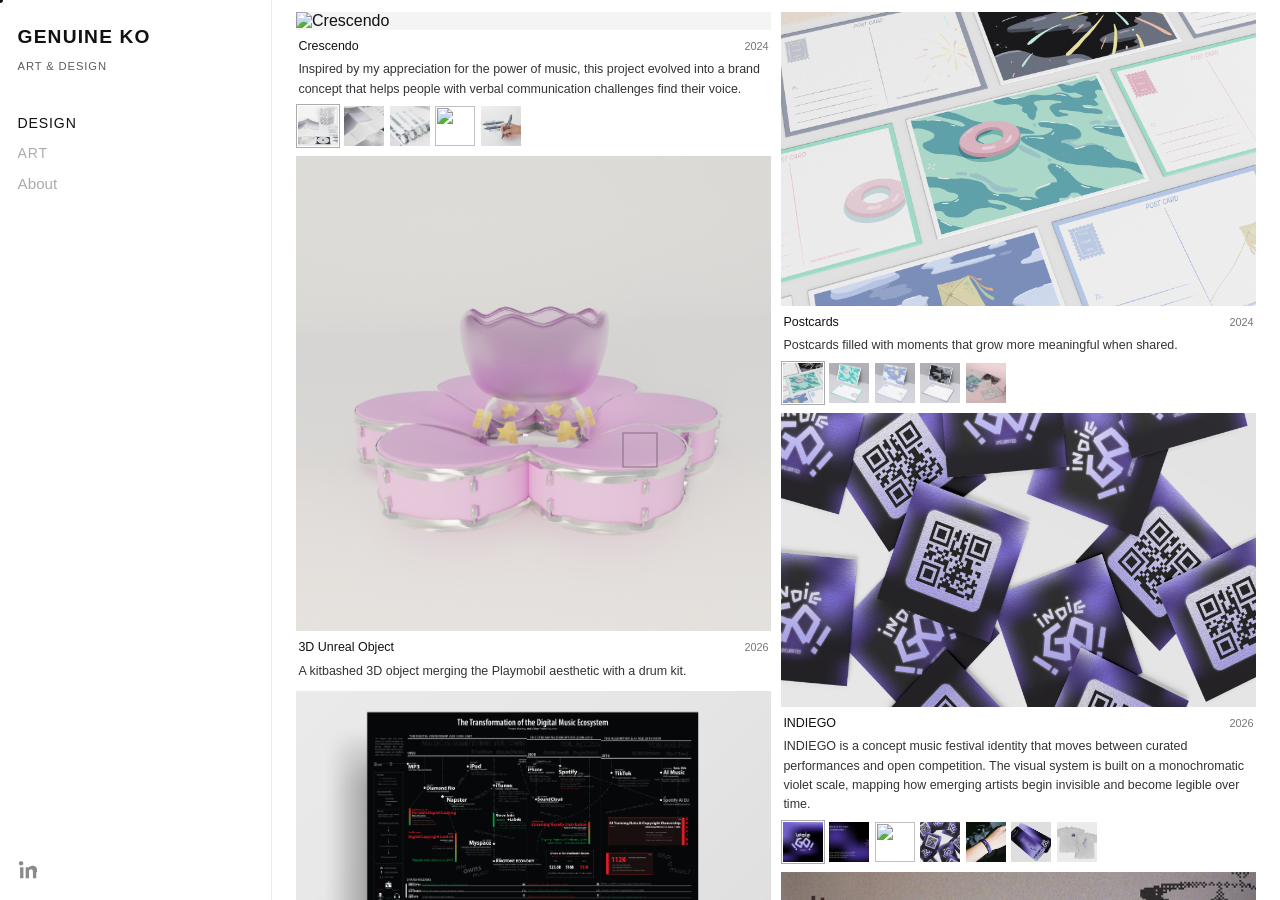
==== commit 979fd2bc: "updated" ====
--- a/project-detail.html
+++ b/project-detail.html
@@ -20,9 +20,29 @@
     <main class="detail-main">
         <aside class="detail-sidebar" id="detail-thumbs" aria-label="Project images"></aside>
         <section class="detail-center">
+            <div class="detail-page-video" id="detail-page-video" hidden>
+                <iframe
+                    id="detail-page-youtube"
+                    class="detail-page-youtube"
+                    title="Project video"
+                    referrerpolicy="strict-origin-when-cross-origin"
+                    allow="accelerometer; autoplay; clipboard-write; encrypted-media; gyroscope; picture-in-picture; web-share"
+                    allowfullscreen
+                    loading="lazy"></iframe>
+            </div>
+            <div
+                class="detail-article-lead"
+                id="detail-article-lead"
+                hidden
+                aria-label="Project introduction"></div>
             <figure class="detail-figure">
                 <img src="" alt="" id="detail-hero">
             </figure>
+            <div
+                class="detail-article-after-hero"
+                id="detail-article-after-hero"
+                hidden
+                aria-label="Project essay"></div>
             <div class="detail-artwork-footer">
                 <div class="detail-artwork-description" id="detail-artwork-description" hidden></div>
                 <div class="detail-artwork-spec" id="detail-artwork-spec" hidden></div>
@@ -36,9 +56,17 @@
                 <p id="detail-body"></p>
             </div>
         </article>
+        <div
+            class="detail-longform"
+            id="detail-longform"
+            hidden
+            aria-label="Project write-up"></div>
     </main>
 
     <script src="projects-data.js"></script>
+    <script src="https://cdnjs.cloudflare.com/ajax/libs/three.js/r128/three.min.js"></script>
+    <script src="https://cdn.jsdelivr.net/npm/three@0.128.0/examples/js/loaders/OBJLoader.js"></script>
+    <script src="obj-viewer.js"></script>
     <script src="project-detail.js"></script>
 </body>
 
--- a/style.css
+++ b/style.css
@@ -157,31 +157,99 @@
     background-color: rgba(17, 17, 17, 0.05);
 }
 
-main {
+.visually-hidden {
+    position: absolute;
+    width: 1px;
+    height: 1px;
+    padding: 0;
+    margin: -1px;
+    overflow: hidden;
+    clip: rect(0, 0, 0, 0);
+    white-space: nowrap;
+    border: 0;
+}
+
+main.site-shell {
+    display: flex;
+    flex-direction: row;
+    align-items: stretch;
+    width: 100%;
+    max-width: 100vw;
+    height: 100vh;
+    min-height: 100vh;
+    overflow: hidden;
+}
+
+.site-sidebar {
+    flex: 0 0 clamp(188px, 22vw, 272px);
+    width: clamp(188px, 22vw, 272px);
+    max-width: min(100%, 320px);
+    min-height: 0;
+    display: flex;
+    flex-direction: column;
+    padding:
+        calc(env(safe-area-inset-top, 0px) + 1.65rem) 1.35rem calc(env(safe-area-inset-bottom, 0px) + 1.25rem)
+        calc(env(safe-area-inset-left, 0px) + 1.1rem);
+    border-right: 1px solid rgba(17, 17, 17, 0.08);
+    box-sizing: border-box;
+    z-index: 30;
+    background: var(--bg-color);
+}
+
+.site-sidebar__header {
+    margin-bottom: 2.5rem;
+}
+
+.site-sidebar__tagline {
+    font-family: 'Helvetica Neue', Helvetica, Arial, sans-serif;
+    font-size: 0.7rem;
+    font-weight: 300;
+    letter-spacing: 0.08em;
+    text-transform: uppercase;
+    color: #5a5a5a;
+    line-height: 1.55;
+    max-width: 18em;
+    margin: 0;
+}
+
+.site-sidebar__social {
+    margin-top: auto;
+    display: flex;
+    flex-wrap: wrap;
+    align-items: center;
+    gap: 1rem 1.15rem;
+    padding-top: 1.5rem;
+}
+
+.site-sidebar__social-link {
+    color: #8a8a8a;
+    transition: color 0.2s ease, opacity 0.2s ease;
+    display: flex;
+    align-items: center;
+    justify-content: center;
+}
+
+.site-sidebar__social-link:hover {
+    color: #111111;
+}
+
+.site-sidebar__icon {
+    width: 20px;
+    height: 20px;
+    display: block;
+}
+
+.site-content {
+    flex: 1;
+    min-width: 0;
+    min-height: 0;
     position: relative;
-    width: 100vw;
     height: 100vh;
 }
 
 /* --------------------------------- */
 /* SPA Navigation - Absolute Layout */
 /* --------------------------------- */
-.intro-sentence {
-    position: absolute;
-    top: 30%;
-    left: 50%;
-    transform: translate(-50%, -50%);
-    font-family: 'AmericanTypewriter-Light', 'American Typewriter', Courier, serif;
-    font-weight: 300;
-    font-size: 1.6rem;
-    color: #999999;
-    z-index: 20;
-    width: 600px;
-    text-align: center;
-    opacity: 1;
-    transition: opacity 0.5s ease;
-}
-
 .type-cursor {
     display: inline-block;
     margin-left: 2px;
@@ -201,155 +269,93 @@
     }
 }
 
-body.work-mode .intro-sentence,
-body.about-mode .intro-sentence {
-    opacity: 0;
-    pointer-events: none;
-}
-
 .main-title {
-    font-family: 'AsWinter', sans-serif;
-    font-size: 4rem;
-    font-weight: normal;
-    letter-spacing: 0.05em;
+    font-family: 'Helvetica Neue', Helvetica, Arial, sans-serif;
+    font-size: clamp(1.2rem, 1.45vw, 1.65rem);
+    font-weight: 600;
+    letter-spacing: 0.06em;
     color: var(--text-color);
-    position: absolute;
-    top: 45%;
-    left: 50%;
-    transform: translate(-50%, -50%);
-    transition: all 1.2s cubic-bezier(0.86, 0, 0.07, 1);
-    z-index: 20;
+    position: static;
+    transform: none;
+    text-align: left;
+    transition: opacity 0.3s ease;
+    z-index: auto;
+    margin: 0 0 0.6rem;
+    line-height: 1.15;
+    cursor: pointer;
 }
 
 .link-item {
     white-space: nowrap;
     font-family: 'Helvetica Neue', Helvetica, Arial, sans-serif;
-    font-size: 1.6rem;
+    font-size: 0.95rem;
     color: var(--text-color);
-    opacity: 0.5;
+    opacity: 0.4;
     text-decoration: none;
-    font-weight: 100;
-    /* Ultra light */
-    transition: opacity 0.3s, all 1.2s cubic-bezier(0.86, 0, 0.07, 1);
-    z-index: 20;
+    font-weight: 500;
+    transition: opacity 0.25s ease;
+    z-index: auto;
 }
 
 .link-item:hover {
     opacity: 1;
 }
 
-/* Initial centering placement matching your preferred spacings */
-#nav-work {
-    position: absolute;
-    /* CHANGE THE '85px' BELOW TO ADJUST DISTANCE BETWEEN 'GENUINE KO' AND 'work' */
-    top: calc(45% + 180px);
-    left: 50%;
-    transform: translate(-50%, -50%);
-}
-
-#nav-about {
-    position: absolute;
-    /* CHANGE THE '135px' BELOW TO ADJUST DISTANCE BETWEEN 'work' AND 'about me' */
-    top: calc(45% + 220px);
-    left: 50%;
-    transform: translate(-50%, -50%);
+.site-nav-links {
+    position: static;
+    z-index: auto;
+    display: flex;
+    flex-direction: column;
+    align-items: flex-start;
+    gap: 0.85rem;
+    transform: none;
+    transition: opacity 0.3s ease;
+}
+
+.site-nav-links .link-item {
+    position: static;
+    transform: none;
 }
 
 /* --------------------------------- */
-/* Scattered Words Ambient Effect */
+/* STATE: WORK MODE — Design / Art tabs */
 /* --------------------------------- */
-#scattered-words-container {
-    position: absolute;
-    top: 0;
-    left: 0;
-    width: 100vw;
-    height: 100vh;
-    pointer-events: none;
-    z-index: 2;
-    /* Keep it below main content */
-    overflow: hidden;
+#nav-design,
+#nav-art {
+    text-transform: uppercase;
+    letter-spacing: 0.06em;
+    font-size: 0.88rem;
+}
+
+body.work-mode[data-work-feed='design'] #nav-design,
+body.work-mode[data-work-feed='art'] #nav-art {
     opacity: 1;
-    transition: opacity 1.5s ease;
-}
-
-body.work-mode #scattered-words-container,
-body.about-mode #scattered-words-container {
-    opacity: 0;
-}
-
-.scattered-word {
-    position: absolute;
-    font-family: 'AmericanTypewriter-Light', 'American Typewriter', Courier, serif;
-    font-weight: 300;
-    color: #999999;
-    font-size: 1.6rem;
-    white-space: nowrap;
-    opacity: 1;
-    /* Match SCATTER_CONFIG.fadeMs in script.js (400ms → 0.4s) */
-    transition: opacity 0.4s ease;
-}
-
-.hidden-initially {
-    opacity: 0;
-    transition: opacity 1.5s ease;
-}
-
-.hidden-initially.visible {
-    opacity: 1;
-}
-
-/* --------------------------------- */
-/* STATE: WORK MODE */
-/* --------------------------------- */
-body.work-mode .main-title {
-    top: 50px;
-    font-size: 2.2rem;
-}
-
-body.work-mode #nav-work {
-    top: 50px;
-    left: 50px;
-    transform: translate(0, -50%);
-    opacity: 1;
-    /* Sets it to solid black */
+}
+
+body.work-mode[data-work-feed='design'] #nav-art,
+body.work-mode[data-work-feed='art'] #nav-design {
+    opacity: 0.35;
 }
 
 body.work-mode #nav-about {
-    top: 50px;
-    left: calc(100% - 50px);
-    transform: translate(-100%, -50%);
-    font-size: 1.2rem;
-    /* Makes it smaller */
-    opacity: 0.3;
-    /* Keeps it grayed out */
-}
-
-body.work-mode .floating-text {
-    opacity: 0;
-    pointer-events: none;
+    opacity: 0.35;
 }
 
 /* --------------------------------- */
 /* STATE: ABOUT MODE */
 /* --------------------------------- */
-body.about-mode .main-title {
-    top: 50px;
-    font-size: 2.2rem;
-}
-
-body.about-mode #nav-work {
-    top: 50px;
-    left: 50px;
-    transform: translate(0, -50%);
-    font-size: 1.2rem;
-    opacity: 0.3;
+body.about-mode #nav-design,
+body.about-mode #nav-art {
+    opacity: 0.35;
 }
 
 body.about-mode #nav-about {
-    top: 50px;
-    left: calc(100% - 50px);
-    transform: translate(-100%, -50%);
     opacity: 1;
+}
+
+/* Lock background scroll when project modal is open (extra safety on touch) */
+body.work-detail-modal-open {
+    overflow: hidden;
 }
 
 
@@ -358,160 +364,255 @@
 /* --------------------------------- */
 #about-section {
     position: absolute;
-    top: 120px;
+    top: 0;
     left: 0;
     width: 100%;
-    height: calc(100vh - 120px);
+    height: 100%;
     opacity: 0;
     pointer-events: none;
     transition: opacity 0.8s ease 0.6s;
     z-index: 10;
-}
-
-/* Intro line first, floating names live in .about-floating-names-slot below it */
-.about-intro-bundle {
+    overflow-x: hidden;
+    overflow-y: auto;
+    -webkit-overflow-scrolling: touch;
     box-sizing: border-box;
-}
-
-body.about-mode #about-section > .about-intro-bundle {
-    position: absolute;
-    left: 0;
-    top: 0;
-    width: 33.33%;
-    height: 100%;
-    display: flex;
-    flex-direction: column;
-    justify-content: center;
-    align-items: stretch;
-    padding: 0 clamp(0.75rem, 3vw, 1.5rem);
-    z-index: 7;
-    box-sizing: border-box;
-}
-
-.about-floating-names-slot {
-    position: relative;
-    flex: 1 1 auto;
-    min-height: 240px;
-    width: 100%;
-    margin-top: 0.75rem;
-    pointer-events: none;
-}
-
-.about-floating-names-slot .floating-text {
-    pointer-events: auto;
-}
-
-.about-left-instruction {
-    position: relative;
-    left: auto;
-    width: 100%;
-    top: auto;
-    bottom: auto;
-    display: flex;
-    justify-content: flex-start;
-    align-items: flex-start;
-    padding: 0;
-    box-sizing: border-box;
-    font-family: 'AmericanTypewriter-Light', 'American Typewriter', Courier, serif;
-    color: #888888;
-    font-weight: 300;
-    line-height: 1.5;
-    pointer-events: none;
-    opacity: 0;
-    transition: opacity 1.5s ease;
-    z-index: 6;
-    flex: 0 0 auto;
-}
-
-.about-left-instruction__inner {
-    width: 100%;
-    max-width: 100%;
-    padding-right: 0;
-    box-sizing: border-box;
-    text-align: left;
-    display: flex;
-    flex-direction: column;
-    gap: 0.65rem;
-}
-
-.about-instruction__line {
-    margin: 0;
-}
-
-.about-instruction__line--first {
-    font-size: 1.15rem;
-    line-height: 1.35;
-    white-space: nowrap;
-    max-width: 100%;
-    overflow: hidden;
-}
-
-.about-instruction__line--second {
-    font-size: 1.02rem;
-    line-height: 1.45;
-    letter-spacing: 0.03em;
-    color: #7a7a7a;
-    padding-top: 0.1rem;
-}
-
-.about-left-instruction .about-type-cursor {
-    margin-left: 1px;
-    margin-right: 0;
-    vertical-align: baseline;
-}
-
-body.about-mode .about-left-instruction {
-    opacity: 1;
-}
-
-.about-left-instruction.fade-out {
-    opacity: 0 !important;
 }
 
 body.about-mode #about-section {
     opacity: 1;
     pointer-events: none;
-    /* Let clicks pass through empty areas */
+    background-color: #ffffff;
 }
 
 body.about-mode #about-section * {
     pointer-events: auto;
-    /* Re-enable clicks strictly for the text/image */
-}
-
-.about-middle {
-    position: absolute;
-    left: 33.33%;
-    width: 33.33%;
-    top: 45%;
-    transform: translateY(-50%);
-    padding: 0 4%;
+}
+
+.about-layout {
+    display: grid;
+    grid-template-columns: minmax(200px, 1fr) minmax(200px, 1fr);
+    grid-template-areas:
+        'portrait lede'
+        'cv skills'
+        'footer footer';
+    gap: clamp(1.75rem, 3.5vw, 2.75rem) clamp(1.5rem, 4vw, 3rem);
+    align-items: start;
+    max-width: 1100px;
+    margin: 0 auto;
+    padding: clamp(1.5rem, 3vw, 2.5rem) clamp(1.25rem, 4vw, 2.75rem) 2.25rem;
     box-sizing: border-box;
-    /* Keeps padding inside the 33% width */
-    font-size: 0.95rem;
-    line-height: 1.6;
-    color: var(--text-color);
-    text-align: justify;
+    min-height: min-content;
     font-family: 'Helvetica Neue', Helvetica, Arial, sans-serif;
-    font-weight: 300;
-}
-
-.about-middle .about-inline-link {
+    font-size: 0.92rem;
+    line-height: 1.65;
+    font-weight: 400;
+    color: #111111;
+}
+
+.about-cell--portrait {
+    grid-area: portrait;
+}
+
+.about-cell--lede {
+    grid-area: lede;
+    min-width: 0;
+}
+
+.about-cell--cv {
+    grid-area: cv;
+    min-width: 0;
+}
+
+.about-cell--skills {
+    grid-area: skills;
+    min-width: 0;
+}
+
+.about-cell--footer {
+    grid-area: footer;
+    padding-top: 0.25rem;
+    border-top: 1px solid rgba(17, 17, 17, 0.1);
+    margin-top: 0.25rem;
+}
+
+.about-cell--cv .about-block:first-child,
+.about-cell--skills .about-block:first-child {
+    margin-top: 0;
+}
+
+.about-portrait {
+    display: block;
+    width: 100%;
+    max-width: 100%;
+    height: auto;
+    object-fit: cover;
+    box-shadow: none;
+}
+
+.about-lede p {
+    margin: 0 0 1.1rem;
+    text-align: left;
+}
+
+.about-lede p:last-of-type {
+    margin-bottom: 0;
+}
+
+.about-layout .about-inline-link {
     color: inherit;
     text-decoration: underline;
     text-underline-offset: 2px;
     transition: opacity 0.25s ease;
 }
 
-.about-middle .about-inline-link:hover {
+.about-layout .about-inline-link:hover {
     opacity: 0.55;
 }
 
+.about-block {
+    margin-top: 1.85rem;
+}
+
+.about-block__title {
+    margin: 0 0 0.75rem;
+    font-size: 1.05rem;
+    font-weight: 700;
+    letter-spacing: 0.02em;
+    color: #000000;
+}
+
+.about-cv-list {
+    margin: 0;
+    padding: 0;
+    list-style: none;
+}
+
+.about-cv-row {
+    display: block;
+    font-size: 0.86rem;
+    line-height: 1.45;
+    margin-bottom: 1rem;
+}
+
+.about-cv-row:last-child {
+    margin-bottom: 0;
+}
+
+.about-cv-row__top {
+    display: flex;
+    justify-content: space-between;
+    align-items: baseline;
+    gap: 0.75rem 1rem;
+}
+
+.about-cv-row__title {
+    font-weight: 400;
+    color: #111111;
+}
+
+.about-cv-row__org {
+    display: block;
+    margin-top: 0.2rem;
+    font-weight: 400;
+    color: #333333;
+}
+
+.about-cv-row__dates {
+    flex-shrink: 0;
+    font-weight: 400;
+    font-size: 0.82rem;
+    color: #444444;
+    white-space: nowrap;
+    text-align: right;
+}
+
+.about-tools {
+    margin: 0;
+}
+
+.about-tools__line {
+    display: grid;
+    grid-template-columns: 3.25rem 1fr;
+    gap: 0.5rem 1rem;
+    align-items: start;
+    margin-bottom: 0.4rem;
+    font-size: 0.86rem;
+    line-height: 1.45;
+}
+
+.about-tools__line:last-child {
+    margin-bottom: 0;
+}
+
+.about-tools__label {
+    font-weight: 600;
+}
+
+.about-tools__value {
+    font-weight: 300;
+    color: #333333;
+}
+
+.about-lang-list {
+    margin: 0;
+    padding: 0;
+    list-style: none;
+    font-size: 0.86rem;
+}
+
+.about-lang-list li {
+    display: flex;
+    justify-content: space-between;
+    align-items: baseline;
+    gap: 1rem;
+    margin-bottom: 0.35rem;
+    max-width: 14rem;
+}
+
+.about-lang__name {
+    font-weight: 500;
+}
+
+.about-lang__level {
+    font-weight: 300;
+    color: #444444;
+}
+
+.about-external-links {
+    margin-top: 1.5rem;
+    display: flex;
+    flex-wrap: wrap;
+    align-items: center;
+    gap: 0.65rem 1.35rem;
+}
+
+.about-external-links__link {
+    color: #000000;
+    font-family: 'Helvetica Neue UltraLight', 'Helvetica Neue', Helvetica, Arial, sans-serif;
+    font-size: 0.86rem;
+    font-weight: 300;
+    text-decoration: none;
+    text-transform: uppercase;
+    letter-spacing: 0.12em;
+    border-bottom: 1px solid rgba(17, 17, 17, 0.35);
+    padding-bottom: 2px;
+    transition: opacity 0.25s ease;
+}
+
+.about-external-links__link:hover {
+    opacity: 0.5;
+}
+
+.about-cell--footer .social-links {
+    margin-top: 0;
+}
+
 .social-links {
-    margin-top: 35px;
-    display: flex;
-    justify-content: center;
-    gap: 25px;
+    margin-top: 2rem;
+    display: flex;
+    justify-content: flex-start;
+    flex-wrap: wrap;
+    gap: 1.5rem 2rem;
 }
 
 .social-links a {
@@ -530,67 +631,61 @@
     opacity: 0.4;
 }
 
-.about-right {
-    position: absolute;
-    left: 66.66%;
-    width: 33.33%;
-    top: 45%;
-    transform: translateY(-50%);
-    display: flex;
-    justify-content: center;
-}
-
-.about-right img {
-    width: 320px;
-    max-width: 85%;
-    /* Keeps a natural margin within its mathematical 1/3rd section */
-    height: auto;
-    object-fit: contain;
-    box-shadow: 0 5px 30px rgba(0, 0, 0, 0.05);
+.about-contact {
+    margin-top: 1.25rem;
+    display: flex;
+    flex-direction: column;
+    align-items: flex-start;
+    gap: 0.45rem;
+}
+
+.about-contact__label {
+    margin: 0;
+    font-family: 'Helvetica Neue UltraLight', 'Helvetica Neue', Helvetica, Arial, sans-serif;
+    font-size: 0.72rem;
+    font-weight: 300;
+    text-transform: uppercase;
+    letter-spacing: 0.22em;
+    color: var(--text-color);
+    opacity: 0.55;
+}
+
+.about-contact__emails {
+    display: flex;
+    flex-direction: column;
+    align-items: flex-start;
+    gap: 0.3rem;
+}
+
+.about-contact__emails a {
+    color: #000000;
+    font-family: 'Helvetica Neue UltraLight', 'Helvetica Neue', Helvetica, Arial, sans-serif;
+    font-size: 0.95rem;
+    font-weight: 300;
+    text-decoration: none;
+    letter-spacing: 0.04em;
+    transition: opacity 0.3s ease;
+}
+
+.about-contact__emails a:hover {
+    opacity: 0.45;
 }
 
 /* --------------------------------- */
-body.work-mode .main-title {
-    top: 50px;
-    font-size: 2.2rem;
-}
-
-body.work-mode #nav-work {
-    top: 50px;
-    left: 50px;
-    transform: translate(0, -50%);
-    opacity: 1;
-    /* Sets it to solid black */
-}
-
-body.work-mode #nav-about {
-    top: 50px;
-    left: calc(100% - 50px);
-    transform: translate(-100%, -50%);
-    font-size: 1.2rem;
-    /* Makes it smaller */
-    opacity: 0.3;
-    /* Keeps it grayed out */
-}
-
-body.work-mode .floating-text {
-    opacity: 0;
-    pointer-events: none;
-}
-
-/* --------------------------------- */
-/* WORK GALLERY STYLES */
+/* WORK: masonry grid + detail (main column scrolls) */
 /* --------------------------------- */
 #work-gallery {
     position: absolute;
-    top: 130px;
+    top: 0;
     left: 0;
-    width: 100%;
-    height: calc(100vh - 200px);
-    display: flex;
-    justify-content: center;
-    align-items: center;
-    /* Puts image in the absolute middle vertically */
+    right: 0;
+    bottom: 0;
+    width: 100%;
+    height: 100%;
+    box-sizing: border-box;
+    overflow-x: hidden;
+    overflow-y: auto;
+    -webkit-overflow-scrolling: touch;
     opacity: 0;
     pointer-events: none;
     transition: opacity 0.8s ease 0.6s;
@@ -602,167 +697,243 @@
     pointer-events: auto;
 }
 
-.gallery-categories-sidebar {
+/* Two flex columns: each card stacks under the one above in that column (not locked to shared grid rows). */
+.work-feed {
+    width: 100%;
+    max-width: none;
+    margin: 0;
+    padding: 0.75rem clamp(0.75rem, 2vw, 1.5rem) 2.5rem;
+    box-sizing: border-box;
+    display: flex;
+    flex-direction: row;
+    flex-wrap: nowrap;
+    gap: 10px;
+    align-items: flex-start;
+}
+
+.work-feed__col {
+    flex: 1 1 0;
+    min-width: 0;
+    display: flex;
+    flex-direction: column;
+    gap: 10px;
+}
+
+/* Narrow: single column, row-major order (order set on each .work-feed-item in JS). */
+@media (max-width: 480px) {
+    .work-feed {
+        flex-direction: column;
+    }
+
+    .work-feed__col {
+        display: contents;
+    }
+}
+
+.work-feed-item {
+    display: block;
+    width: 100%;
+    min-width: 0;
+    padding: 0;
+    border-bottom: none;
+    background: transparent;
+}
+
+.work-feed-item__media {
+    position: relative;
+    width: 100%;
+    align-self: start;
+    background: #f4f4f4;
+    display: flex;
+    justify-content: center;
+    align-items: flex-start;
+}
+
+.work-feed-item__media[data-hero-slot-locked='1'] {
+    /* Allow full image when thumbs switch to a taller aspect — fixed height still from lockWorkFeedHeroSlot */
+    overflow: visible;
+}
+
+.work-feed-item__media img {
+    display: block;
+    width: 100%;
+    max-width: 100%;
+    height: auto;
+    max-height: min(78vh, 760px);
+    margin: 0;
+    object-fit: contain;
+    object-position: center center;
+    cursor: pointer;
+}
+
+.work-feed-item__media--video {
+    cursor: pointer;
+}
+
+.work-feed-item__play {
     position: absolute;
-    top: 30px;
-    /* Distance from the top 'work' link */
-    left: 50px;
-    z-index: 40;
+    left: 50%;
+    top: 50%;
+    transform: translate(-50%, -50%);
+    width: 44px;
+    height: 44px;
+    border-radius: 50%;
+    background: rgba(255, 255, 255, 0.92);
+    color: #111111;
+    box-shadow: 0 2px 14px rgba(0, 0, 0, 0.12);
+    display: flex;
+    align-items: center;
+    justify-content: center;
+    pointer-events: none;
+    z-index: 1;
+}
+
+.work-feed-item__play-icon {
+    width: 18px;
+    height: 18px;
+    margin-left: 3px;
+    display: block;
+}
+
+/* One project, multiple “main” images — stacked with space between */
+.work-feed-item__media-group {
     display: flex;
     flex-direction: column;
-    gap: 6px;
-    /* Group Design and Art very closely together */
-}
-
-.category-item {
+    gap: clamp(12px, 2.5vw, 20px);
+    width: 100%;
+    break-inside: avoid;
+}
+
+.work-feed-item__media-group .work-feed-item__media {
+    min-width: 0;
+}
+
+.work-feed-item__media-group .work-feed-item__media img {
+    max-height: min(62vh, 560px);
+}
+
+.work-feed-item__info {
+    min-width: 0;
+    width: 100%;
+    padding: 0.5rem 0.15rem 0;
+}
+
+.work-feed-item__header-row {
+    display: flex;
+    justify-content: space-between;
+    align-items: baseline;
+    gap: 0.5rem;
+}
+
+.work-feed-item__title {
+    margin: 0;
     font-family: 'Helvetica Neue', Helvetica, Arial, sans-serif;
-    font-size: 1.2rem;
+    font-size: 0.78rem;
+    font-weight: 500;
+    line-height: 1.35;
+    color: var(--text-color);
+    flex: 1;
+    min-width: 0;
+    cursor: pointer;
+}
+
+.work-feed-item__year {
+    flex-shrink: 0;
+    font-family: 'Helvetica Neue', Helvetica, Arial, sans-serif;
+    font-size: 0.68rem;
     font-weight: 300;
-    color: var(--text-color);
-    opacity: 0.3;
-    transition: opacity 0.3s;
-}
-
-.category-item.active,
-.category-item:hover {
+    color: #777777;
+}
+
+.work-feed-item__rule {
+    display: none;
+}
+
+.work-feed-item__copy {
+    display: none;
+}
+
+.work-feed-item--caption .work-feed-item__copy {
+    display: block;
+    margin-top: 0.35rem;
+    max-width: 42em;
+}
+
+.work-feed-item--caption .work-feed-item__desc {
+    font-size: 0.78rem;
+    line-height: 1.55;
+    white-space: pre-line;
+}
+
+.work-feed-item__desc {
+    margin: 0;
+    font-family: 'Helvetica Neue', Helvetica, Arial, sans-serif;
+    font-size: 0.95rem;
+    font-weight: 300;
+    line-height: 1.65;
+    color: #333333;
+}
+
+.work-feed-item__thumbs {
+    display: flex;
+    flex-wrap: wrap;
+    gap: 0.35rem;
+    margin-top: 0.45rem;
+}
+
+.work-feed-thumb {
+    width: 2.5rem;
+    height: 2.5rem;
+    padding: 0;
+    border: 0;
+    background: transparent;
+    cursor: pointer;
+    overflow: hidden;
+    flex-shrink: 0;
     opacity: 1;
-}
-
-.gallery-content {
+    transition: opacity 0.25s ease;
+}
+
+.work-feed-thumb:hover {
+    opacity: 0.75;
+}
+
+.work-feed-thumb.active {
+    outline: 1px solid rgba(17, 17, 17, 0.35);
+    outline-offset: 1px;
+    opacity: 1;
+}
+
+.work-feed-thumb img {
+    width: 100%;
+    height: 100%;
+    object-fit: cover;
+    display: block;
+}
+
+/* Project detail: dim backdrop + centered popup card */
+.work-detail-layer {
+    position: fixed;
+    inset: 0;
+    width: 100%;
+    min-height: 100dvh;
     display: flex;
     flex-direction: column;
     align-items: center;
-    transition: opacity 0.8s ease;
-}
-
-.gallery-main {
-    display: flex;
-    align-items: center;
-    gap: 80px;
-    /* Huge margin between arrows and main image */
-    margin-bottom: 60px;
-    /* Large distance to drop down to thumbnails */
-}
-
-.arrow {
-    background: none;
-    border: none;
-    outline: none;
-    cursor: none;
-    padding: 10px;
-    opacity: 0.5;
-    transition: opacity 0.3s;
-    color: var(--text-color);
-}
-
-.arrow:hover {
-    opacity: 1;
-}
-
-.gallery-image-wrapper {
-    position: relative;
-    width: 650px;
-    height: 400px;
-    /* Maintaining the golden ratio boundary (650x400) */
-    display: flex;
-    align-items: center;
     justify-content: center;
-}
-
-.gallery-image-wrapper img {
-    max-width: 100%;
-    max-height: 100%;
-    width: auto;
-    height: auto;
-    object-fit: contain;
-    box-shadow: 0 5px 30px rgba(0, 0, 0, 0.06);
-    transition: opacity 0.3s ease;
-    cursor: pointer;
-}
-
-/* Translucent Project Details Overlay */
-.project-overlay {
-    position: absolute;
-    top: 0;
-    left: 0;
-    width: 100%;
-    height: 100%;
-    background-color: rgba(255, 255, 255, 0.90);
-    display: flex;
-    flex-direction: column;
-    justify-content: center;
-    align-items: center;
-    opacity: 0;
-    pointer-events: none;
-    transition: opacity 0.4s ease;
-    z-index: 10;
-    padding: 40px;
+    padding: max(env(safe-area-inset-top, 0px), clamp(12px, 4vmin, 28px))
+        max(env(safe-area-inset-right, 0px), clamp(12px, 4vmin, 28px))
+        max(env(safe-area-inset-bottom, 0px), clamp(12px, 4vmin, 28px))
+        max(env(safe-area-inset-left, 0px), clamp(12px, 4vmin, 28px));
     box-sizing: border-box;
-    text-align: center;
-}
-
-.project-overlay.active {
-    opacity: 1;
-    pointer-events: auto;
-    /* Allows clicking the link */
-}
-
-.project-title {
-    font-size: 2.2rem;
-    margin-bottom: 28px;
-    font-family: 'Helvetica Neue UltraLight', 'Helvetica Neue', Helvetica, Arial, 'Noto Sans JP', sans-serif;
-    font-weight: 100;
-}
-
-.project-link {
-    font-family: 'Helvetica Neue UltraLight', 'Helvetica Neue', Helvetica, Arial, sans-serif;
-    font-weight: 300;
-    font-size: 0.9rem;
-    text-transform: uppercase;
-    letter-spacing: 2px;
-    color: #111;
-    text-decoration: none;
-    border-bottom: 1px solid rgba(17, 17, 17, 0.3);
-    padding-bottom: 3px;
-    transition: opacity 0.3s ease;
-}
-
-.project-link:hover {
-    opacity: 0.4;
-}
-
-.gallery-thumbnails {
-    display: flex;
-    gap: 35px;
-    /* Plenty of breathing room between thumbnails */
-}
-
-.thumb {
-    width: 110px;
-    height: 68px;
-    object-fit: contain;
-    opacity: 0.5;
-    filter: grayscale(100%);
-    transition: all 0.4s ease;
-    cursor: none;
-}
-
-.thumb.active,
-.thumb:hover {
-    opacity: 1;
-    filter: grayscale(0%);
-    transform: scale(1.05);
-}
-
-/* In-page detail mode (opens from View Detail) */
-.work-detail-layer {
-    position: absolute;
-    inset: 0;
-    background: rgba(255, 255, 255, 0.98);
+    background: rgba(17, 17, 17, 0.33);
     opacity: 0;
     pointer-events: none;
     transition: opacity 0.35s ease;
-    z-index: 25;
+    z-index: 8000;
+    overflow-y: auto;
+    overflow-x: hidden;
+    -webkit-overflow-scrolling: touch;
 }
 
 .work-detail-layer.active {
@@ -770,17 +941,243 @@
     pointer-events: auto;
 }
 
+.work-detail-dialog {
+    position: relative;
+    width: min(100%, 920px);
+    max-width: 100%;
+    max-height: min(92dvh, calc(100dvh - 2 * clamp(12px, 4vmin, 28px)));
+    display: flex;
+    flex-direction: column;
+    margin: auto;
+    /* ~75% opacity white (within 70–80%); backdrop shows through */
+    background: rgba(255, 255, 255, 0.75);
+    backdrop-filter: blur(14px);
+    -webkit-backdrop-filter: blur(14px);
+    border-radius: 6px;
+    box-shadow:
+        0 22px 56px rgba(0, 0, 0, 0.14),
+        0 0 1px rgba(0, 0, 0, 0.08);
+    overflow: hidden;
+}
+
+.work-detail-close {
+    position: absolute;
+    top: 6px;
+    right: 6px;
+    z-index: 4;
+    width: 44px;
+    height: 44px;
+    padding: 0;
+    margin: 0;
+    border: none;
+    border-radius: 4px;
+    background: rgba(255, 255, 255, 0.78);
+    color: #111111;
+    cursor: pointer;
+    display: flex;
+    align-items: center;
+    justify-content: center;
+    transition: opacity 0.25s ease, background-color 0.25s ease;
+}
+
+.work-detail-close:hover {
+    opacity: 0.72;
+}
+
+.work-detail-close:focus,
+.work-detail-close:focus-visible {
+    outline: none;
+}
+
+.work-detail-close__icon {
+    font-size: 1.85rem;
+    font-weight: 300;
+    line-height: 1;
+    font-family: 'Helvetica Neue', Helvetica, Arial, sans-serif;
+    transform: translateY(-1px);
+}
+
 .work-detail-layer.work-detail--no-thumbs .work-detail-thumbs {
     display: none;
     pointer-events: none;
 }
 
+.work-detail-layer.work-detail--scroll-page .detail-artwork-footer {
+    display: none;
+}
+
+.work-detail-layer.work-detail--scroll-page .work-detail-meta {
+    display: none;
+}
+
+.work-detail-layer.work-detail--scroll-page .work-detail-dialog {
+    max-height: min(96dvh, calc(100dvh - 2 * clamp(8px, 3vmin, 20px)));
+    /* Lighter blur while scrolling — full backdrop-filter is expensive to composite */
+    backdrop-filter: blur(8px);
+    -webkit-backdrop-filter: blur(8px);
+}
+
+.work-detail-layer.work-detail--scroll-page .work-detail-panel {
+    display: flex;
+    flex-direction: column;
+    align-items: stretch;
+    /* Single scroll surface: panel scrolls inside fixed-height dialog */
+    overscroll-behavior: contain;
+}
+
+.work-detail-article {
+    max-width: min(920px, 72vw);
+    width: 100%;
+    margin: 1.35rem auto 0;
+    padding: 0 0.15rem;
+    box-sizing: border-box;
+}
+
+.work-detail-article:not([hidden]) {
+    display: block;
+}
+
+.work-detail-article p {
+    margin: 0 0 1em;
+    font-family: 'Helvetica Neue UltraLight', 'Helvetica Neue', Helvetica, Arial, sans-serif;
+    font-weight: 100;
+    font-size: clamp(0.82rem, 1.15vw, 0.95rem);
+    line-height: 1.65;
+    letter-spacing: 0.02em;
+    color: #2a2a2a;
+}
+
+.work-detail-article p:last-child {
+    margin-bottom: 0;
+}
+
+.work-detail-article h2,
+.work-detail-article h3 {
+    font-family: 'Helvetica Neue UltraLight', 'Helvetica Neue', Helvetica, Arial, sans-serif;
+    font-weight: 100;
+    letter-spacing: 0.04em;
+    color: #111111;
+    margin: 1.25em 0 0.5em;
+}
+
+.work-detail-article h2:first-child,
+.work-detail-article h3:first-child {
+    margin-top: 0;
+}
+
+.work-detail-article img {
+    max-width: 100%;
+    height: auto;
+    display: block;
+    margin: 1rem auto;
+}
+
+.work-detail-article h3.work-detail-article__stack-heading,
+.detail-longform h3.work-detail-article__stack-heading {
+    font-family: 'Helvetica Neue UltraLight', 'Helvetica Neue', Helvetica, Arial, sans-serif;
+    font-weight: 100;
+    font-size: clamp(0.95rem, 1.35vw, 1.05rem);
+    letter-spacing: 0.06em;
+    text-transform: uppercase;
+    color: #111111;
+    margin: 0 0 0.85rem;
+    padding: 0 0.15rem;
+}
+
+.work-detail-article__fig {
+    margin: 0 0 1.35rem;
+}
+
+.work-detail-article__fig:last-child {
+    margin-bottom: 0;
+}
+
+.work-detail-article img.work-detail-article__img {
+    display: block;
+    width: 100%;
+    height: auto;
+    margin: 0;
+    max-width: 100%;
+    object-fit: contain;
+}
+
+/* Scroll-page design detail: match stacked slides to hero sizing (hero is height-capped; width:100% alone made later slides read larger/smaller) */
+.work-detail-layer.work-detail--scroll-page .work-detail-article img.work-detail-article__img {
+    width: auto;
+    max-width: min(920px, 100%);
+    max-height: min(72vh, 680px);
+    height: auto;
+    margin-left: auto;
+    margin-right: auto;
+    object-fit: contain;
+}
+
+.work-detail-article__placeholder {
+    color: #555555;
+}
+
+.work-detail-article code {
+    font-size: 0.88em;
+}
+
+.work-detail-article__asset {
+    margin: 0 0 1.35rem;
+}
+
+.work-detail-obj-viewer-wrap {
+    width: 100%;
+}
+
+.work-detail-obj-viewer__stage {
+    width: 100%;
+    height: 600px;
+    line-height: 0;
+    border-radius: 2px;
+    overflow: hidden;
+}
+
+.work-detail-obj-viewer__stage canvas {
+    display: block;
+}
+
+.work-detail-obj-viewer__hint {
+    margin: 0.5rem 0 0;
+    font-family: 'Helvetica Neue UltraLight', 'Helvetica Neue', Helvetica, Arial, sans-serif;
+    font-size: clamp(0.75rem, 1vw, 0.85rem);
+    font-weight: 300;
+    color: #666666;
+    text-align: center;
+}
+
+.work-detail-article__obj-link {
+    font-family: 'Helvetica Neue UltraLight', 'Helvetica Neue', Helvetica, Arial, sans-serif;
+    font-size: clamp(0.82rem, 1.15vw, 0.95rem);
+    font-weight: 300;
+    color: #111111;
+    text-decoration: underline;
+    text-underline-offset: 3px;
+}
+
+.work-detail-article__obj-link:hover {
+    opacity: 0.65;
+}
+
+.work-detail-article__obj-name {
+    font-weight: 300;
+    color: #444444;
+}
+
 .work-detail-panel {
-    width: min(94vw, 1380px);
-    min-height: min(78vh, 760px);
-    margin: 2vh auto 0;
     position: relative;
-    padding: 0;
+    flex: 1 1 auto;
+    min-height: 0;
+    width: 100%;
+    margin: 0;
+    padding: 2.65rem 1.35rem 1.35rem;
+    box-sizing: border-box;
+    overflow-x: hidden;
+    overflow-y: auto;
+    -webkit-overflow-scrolling: touch;
 }
 
 .work-detail-thumbs {
@@ -791,6 +1188,12 @@
     display: flex;
     flex-direction: column;
     gap: 0.75rem;
+    max-height: min(72vh, 420px);
+    overflow-y: auto;
+    overflow-x: hidden;
+    padding-right: 4px;
+    box-sizing: border-box;
+    -webkit-overflow-scrolling: touch;
 }
 
 .work-detail-heading {
@@ -815,6 +1218,58 @@
     align-items: center;
     width: 100%;
     max-width: min(920px, 72vw);
+}
+
+.work-detail-layer.work-detail--scroll-page .work-detail-article-lead {
+    width: 100%;
+    max-width: min(920px, 72vw);
+    margin: 0 auto 1.1rem;
+    padding: 0 0.15rem;
+    box-sizing: border-box;
+}
+
+.work-detail-layer.work-detail--scroll-page .work-detail-article-lead:not([hidden]) {
+    display: block;
+}
+
+.work-detail-article-lead p {
+    margin: 0 0 0.85em;
+    font-family: 'Helvetica Neue UltraLight', 'Helvetica Neue', Helvetica, Arial, sans-serif;
+    font-weight: 100;
+    font-size: clamp(0.82rem, 1.15vw, 0.95rem);
+    line-height: 1.65;
+    letter-spacing: 0.02em;
+    color: #2a2a2a;
+}
+
+.work-detail-article-lead p:last-child {
+    margin-bottom: 0;
+}
+
+.work-detail-layer.work-detail--scroll-page .work-detail-article-after-hero {
+    width: 100%;
+    max-width: min(920px, 72vw);
+    margin: 0 auto 1.25rem;
+    padding: 0 0.15rem;
+    box-sizing: border-box;
+}
+
+.work-detail-layer.work-detail--scroll-page .work-detail-article-after-hero:not([hidden]) {
+    display: block;
+}
+
+.work-detail-article-after-hero p {
+    margin: 0 0 0.85em;
+    font-family: 'Helvetica Neue UltraLight', 'Helvetica Neue', Helvetica, Arial, sans-serif;
+    font-weight: 100;
+    font-size: clamp(0.82rem, 1.15vw, 0.95rem);
+    line-height: 1.65;
+    letter-spacing: 0.02em;
+    color: #2a2a2a;
+}
+
+.work-detail-article-after-hero p:last-child {
+    margin-bottom: 0;
 }
 
 .work-detail-meta {
@@ -835,9 +1290,10 @@
     background: transparent;
     padding: 0;
     overflow: hidden;
-    opacity: 0.42;
-    filter: grayscale(100%);
-    transition: opacity 0.25s ease, filter 0.25s ease, transform 0.25s ease;
+    opacity: 1;
+    filter: none;
+    transform: scale(1);
+    transition: transform 0.25s ease;
 }
 
 .work-detail-thumb img {
@@ -847,11 +1303,17 @@
     display: block;
 }
 
-.work-detail-thumb.active,
-.work-detail-thumb:hover {
-    opacity: 1;
-    filter: grayscale(0%);
-    transform: scale(1.03);
+.work-detail-thumb.active {
+    transform: scale(1.12);
+}
+
+.work-detail-thumb:hover:not(.active) {
+    transform: scale(1.04);
+}
+
+/* #work-detail-hero uses display:block; that overrides the UA [hidden] rule — force hidden off-screen */
+#work-detail-hero[hidden] {
+    display: none !important;
 }
 
 #work-detail-hero {
@@ -859,8 +1321,8 @@
     max-width: min(920px, 100%);
     width: auto;
     height: auto;
-    max-height: min(62vh, 680px);
-    min-height: 260px;
+    max-height: min(72vh, 680px);
+    min-height: 200px;
     margin: 0;
     object-fit: contain;
     box-shadow: 0 5px 30px rgba(0, 0, 0, 0.06);
@@ -881,6 +1343,51 @@
     transition: none;
 }
 
+#work-detail-hero.detail-hero--advance {
+    cursor: pointer;
+}
+
+#work-detail-hero.detail-hero--advance:focus-visible {
+    outline: 2px solid rgba(17, 17, 17, 0.45);
+    outline-offset: 4px;
+}
+
+.work-detail-video[hidden] {
+    display: none !important;
+}
+
+.work-detail-video {
+    width: 100%;
+    max-width: min(920px, 100%);
+    margin: 0 auto;
+    transform: scale(0.95);
+    opacity: 0.8;
+    transition: transform 0.55s cubic-bezier(0.22, 1, 0.36, 1), opacity 0.5s ease;
+}
+
+.work-detail-youtube {
+    display: block;
+    width: 100%;
+    aspect-ratio: 16 / 9;
+    height: auto;
+    max-height: min(52vh, 520px);
+    border: 0;
+    border-radius: 2px;
+    box-shadow: 0 5px 30px rgba(0, 0, 0, 0.08);
+    background: #000000;
+}
+
+.work-detail-video.detail-hero-grow {
+    transform: scale(1);
+    opacity: 1;
+}
+
+.work-detail-video.detail-hero-from-gallery {
+    transform: scale(0.78);
+    opacity: 0.72;
+    transition: none;
+}
+
 .work-detail-title {
     font-size: clamp(1.75rem, 3.5vw, 2.35rem);
     font-family: 'Helvetica Neue UltraLight', 'Helvetica Neue', Helvetica, Arial, 'Noto Sans JP', sans-serif;
@@ -890,7 +1397,7 @@
 
 .work-detail-year {
     font-size: 0.95rem;
-    color: #888;
+    color: #555555;
     margin: 0 0 0.85rem;
 }
 
@@ -899,29 +1406,20 @@
     line-height: 1.65;
     font-weight: 300;
     margin: 0;
+    color: #2a2a2a;
 }
 
 @media (max-width: 900px) {
-    /* Sit above .gallery-categories-sidebar (z-index 40) so detail UI never sits under Design / Fine Art */
-    .work-detail-layer.active {
-        z-index: 50;
+    .work-detail-dialog {
+        width: 100%;
+        max-height: min(92dvh, calc(100dvh - 2 * clamp(10px, 3vmin, 22px)));
+    }
+
+    .work-detail-panel {
         display: flex;
         flex-direction: column;
         align-items: stretch;
-        min-height: 0;
-    }
-
-    .work-detail-panel {
-        flex: 1 1 auto;
-        display: flex;
-        flex-direction: column;
-        align-items: stretch;
-        width: 100%;
-        max-width: 100%;
-        margin: 0 auto;
-        padding: 0.65rem 0.75rem 1.25rem;
-        box-sizing: border-box;
-        min-height: 0;
+        padding: 2.5rem 0.85rem 1rem;
     }
 
     /* Title (top) → hero vertically centered in remaining space → thumbs → copy */
@@ -965,8 +1463,25 @@
         width: 100%;
     }
 
+    .work-detail-layer.work-detail--scroll-page .work-detail-article-lead {
+        max-width: 100%;
+        padding: 0 0.35rem;
+    }
+
+    .work-detail-layer.work-detail--scroll-page .work-detail-article-after-hero {
+        max-width: 100%;
+        padding: 0 0.35rem;
+    }
+
+    .work-detail-article {
+        order: 4;
+        max-width: 100%;
+        margin-top: 1rem;
+        padding: 0 0.35rem;
+    }
+
     .work-detail-meta {
-        order: 4;
+        order: 5;
         flex: 0 0 auto;
         position: static;
         transform: none;
@@ -979,158 +1494,6 @@
         max-height: 50vh;
         min-height: 200px;
     }
-}
-
-/* --------------------------------- */
-/* RESTORED: Floating Japanese/Korean Names (About Mode Only) */
-/* --------------------------------- */
-
-.floating-text {
-    position: absolute;
-    font-size: 1.8rem;
-    color: var(--text-color);
-    opacity: 0;
-    /* Hidden by default on first page */
-    pointer-events: none;
-    white-space: nowrap;
-    transition: opacity 0.8s ease;
-    z-index: 5;
-    cursor: pointer;
-    text-align: center;
-    will-change: transform;
-    backface-visibility: hidden;
-}
-
-/* Keep about names clearly interactive above surrounding content */
-body.about-mode .floating-text {
-    pointer-events: auto;
-    z-index: 30;
-}
-
-.pronunciation {
-    font-family: 'Helvetica Neue UltraLight', 'Helvetica Neue', Helvetica, Arial, sans-serif;
-    font-size: 0.9rem;
-    font-weight: 300;
-    letter-spacing: 2px;
-    margin-top: 4px;
-    opacity: 0.7;
-}
-
-.meaning-box {
-    position: absolute;
-    top: 100%;
-    left: 50%;
-    transform: translate(-50%, 10px);
-    background-color: #ffffff;
-    color: #333333;
-    font-family: 'Helvetica Neue UltraLight', 'Helvetica Neue', Helvetica, Arial, sans-serif;
-    font-size: 1rem;
-    font-weight: normal;
-    padding: 10px 20px;
-    border-radius: 4px;
-    white-space: normal;
-    /* Allows text to wrap instead of just infinitely long */
-    width: max-content;
-    max-width: 250px;
-    /* Horizontally long but wrapped safely */
-    opacity: 0;
-    pointer-events: none;
-    transition: opacity 0.3s ease, transform 0.3s ease;
-    box-shadow: 0px 4px 20px rgba(0, 0, 0, 0.05);
-    line-height: 1.4;
-    text-align: center;
-    letter-spacing: normal;
-}
-
-/* Toggled via Javascript */
-.floating-text.show-meaning {
-    /* Above other floating names (same z-index would stack by DOM order). */
-    z-index: 60;
-}
-
-body.about-mode .floating-text.show-meaning {
-    /* Beat body.about-mode .floating-text { z-index: 30 } */
-    z-index: 60;
-}
-
-.floating-text.show-meaning .meaning-box {
-    opacity: 1;
-    transform: translate(-50%, 5px);
-    z-index: 1;
-}
-
-/* Initial coordinates so they have a starting point to animate float physics from */
-.float-1 {
-    top: 22%;
-    left: 20%;
-    font-size: 2rem;
-}
-
-.float-2 {
-    top: 15%;
-    left: 50%;
-    font-size: 2.2rem;
-}
-
-.float-3 {
-    top: 38%;
-    left: 75%;
-    font-size: 1.8rem;
-}
-
-.float-4 {
-    top: 65%;
-    left: 22%;
-    font-size: 2.4rem;
-    font-weight: 200;
-}
-
-.float-5 {
-    top: 80%;
-    left: 70%;
-    font-size: 2.1rem;
-}
-
-/* Positions are % of .about-floating-names-slot (under the typewriter lines) */
-body.about-mode .about-floating-names-slot .float-1 {
-    top: 8%;
-    left: 4%;
-    font-size: 2rem;
-    opacity: 0.6;
-    pointer-events: auto;
-}
-
-body.about-mode .about-floating-names-slot .float-2 {
-    top: 4%;
-    left: 42%;
-    font-size: 2rem;
-    opacity: 0.6;
-    pointer-events: auto;
-}
-
-body.about-mode .about-floating-names-slot .float-3 {
-    top: 22%;
-    left: 68%;
-    font-size: 1.8rem;
-    opacity: 0.6;
-    pointer-events: auto;
-}
-
-body.about-mode .about-floating-names-slot .float-4 {
-    top: 48%;
-    left: 6%;
-    font-size: 2.4rem;
-    font-weight: 200;
-    opacity: 0.6;
-    pointer-events: auto;
-}
-
-body.about-mode .about-floating-names-slot .float-5 {
-    top: 58%;
-    left: 48%;
-    font-size: 2.1rem;
-    opacity: 0.6;
-    pointer-events: auto;
 }
 
 /* --------------------------------- */
@@ -1196,6 +1559,12 @@
     display: flex;
     flex-direction: column;
     gap: 0.75rem;
+    max-height: min(72vh, 420px);
+    overflow-y: auto;
+    overflow-x: hidden;
+    padding-right: 4px;
+    box-sizing: border-box;
+    -webkit-overflow-scrolling: touch;
 }
 
 .detail-thumb {
@@ -1206,9 +1575,10 @@
     height: 58px;
     overflow: hidden;
     cursor: pointer;
-    opacity: 0.42;
-    filter: grayscale(100%);
-    transition: opacity 0.25s ease, filter 0.25s ease, transform 0.25s ease;
+    opacity: 1;
+    filter: none;
+    transform: scale(1);
+    transition: transform 0.25s ease;
 }
 
 .detail-thumb img {
@@ -1218,11 +1588,12 @@
     object-fit: cover;
 }
 
-.detail-thumb.active,
-.detail-thumb:hover {
-    opacity: 1;
-    filter: grayscale(0%);
-    transform: scale(1.03);
+.detail-thumb.active {
+    transform: scale(1.12);
+}
+
+.detail-thumb:hover:not(.active) {
+    transform: scale(1.04);
 }
 
 .detail-center {
@@ -1230,6 +1601,166 @@
     display: flex;
     flex-direction: column;
     align-items: stretch;
+}
+
+body.project-detail-page.project-detail--scroll-page .detail-main {
+    align-items: start;
+    grid-template-columns: minmax(0, 1fr);
+    grid-template-areas:
+        "article"
+        "center"
+        "longform";
+    gap: 1.75rem;
+    max-width: min(1100px, 100%);
+}
+
+body.project-detail-page.project-detail--scroll-page .detail-center {
+    grid-area: center;
+}
+
+body.project-detail-page.project-detail--scroll-page .detail-article {
+    grid-area: article;
+    align-self: stretch;
+    text-align: left;
+}
+
+body.project-detail-page.project-detail--scroll-page .detail-longform {
+    grid-area: longform;
+    margin-top: 0;
+}
+
+body.project-detail-page.project-detail--scroll-page .detail-title,
+body.project-detail-page.project-detail--scroll-page .detail-year,
+body.project-detail-page.project-detail--scroll-page .detail-desc,
+body.project-detail-page.project-detail--scroll-page .detail-body {
+    text-align: left;
+}
+
+body.project-detail-page.project-detail--scroll-page .detail-artwork-footer {
+    display: none;
+}
+
+.detail-longform {
+    width: 100%;
+    margin-top: 1.15rem;
+    box-sizing: border-box;
+}
+
+.detail-longform:not([hidden]) {
+    display: block;
+}
+
+.detail-longform p {
+    margin: 0 0 1em;
+    font-family: 'Helvetica Neue UltraLight', 'Helvetica Neue', Helvetica, Arial, sans-serif;
+    font-weight: 100;
+    font-size: clamp(0.82rem, 1.15vw, 0.95rem);
+    line-height: 1.65;
+    letter-spacing: 0.02em;
+    color: #2a2a2a;
+}
+
+.detail-longform p:last-child {
+    margin-bottom: 0;
+}
+
+.detail-longform h2,
+.detail-longform h3 {
+    font-family: 'Helvetica Neue UltraLight', 'Helvetica Neue', Helvetica, Arial, sans-serif;
+    font-weight: 100;
+    letter-spacing: 0.04em;
+    color: #111111;
+    margin: 1.25em 0 0.5em;
+}
+
+.detail-longform h2:first-child,
+.detail-longform h3:first-child {
+    margin-top: 0;
+}
+
+.detail-longform img {
+    max-width: 100%;
+    height: auto;
+    display: block;
+    margin: 1rem auto;
+}
+
+.detail-longform .work-detail-article__fig {
+    margin: 0 0 1.35rem;
+}
+
+.detail-longform .work-detail-article__fig:last-child {
+    margin-bottom: 0;
+}
+
+.detail-longform img.work-detail-article__img {
+    display: block;
+    width: 100%;
+    height: auto;
+    margin: 0;
+    object-fit: contain;
+}
+
+body.project-detail-page.project-detail--scroll-page .detail-longform img.work-detail-article__img {
+    width: auto;
+    max-width: min(920px, 100%);
+    max-height: min(72vh, 680px);
+    height: auto;
+    margin-left: auto;
+    margin-right: auto;
+    object-fit: contain;
+}
+
+body.project-detail-page.project-detail--scroll-page .detail-article-lead {
+    width: 100%;
+    margin: 0 0 1.1rem;
+    box-sizing: border-box;
+}
+
+body.project-detail-page.project-detail--scroll-page .detail-article-lead:not([hidden]) {
+    display: block;
+}
+
+body.project-detail-page.project-detail--scroll-page .detail-article-after-hero {
+    width: 100%;
+    margin: 0 0 1.25rem;
+    box-sizing: border-box;
+}
+
+body.project-detail-page.project-detail--scroll-page .detail-article-after-hero:not([hidden]) {
+    display: block;
+}
+
+.detail-article-after-hero p {
+    margin: 0 0 0.85em;
+    font-family: 'Helvetica Neue UltraLight', 'Helvetica Neue', Helvetica, Arial, sans-serif;
+    font-weight: 100;
+    font-size: clamp(0.82rem, 1.15vw, 0.95rem);
+    line-height: 1.65;
+    letter-spacing: 0.02em;
+    color: #2a2a2a;
+}
+
+.detail-article-after-hero p:last-child {
+    margin-bottom: 0;
+}
+
+.detail-article-lead p {
+    margin: 0 0 0.85em;
+    font-family: 'Helvetica Neue UltraLight', 'Helvetica Neue', Helvetica, Arial, sans-serif;
+    font-weight: 100;
+    font-size: clamp(0.82rem, 1.15vw, 0.95rem);
+    line-height: 1.65;
+    letter-spacing: 0.02em;
+    color: #2a2a2a;
+}
+
+.detail-article-lead p:last-child {
+    margin-bottom: 0;
+}
+
+.detail-longform code {
+    font-size: 0.88em;
 }
 
 .detail-figure {
@@ -1248,6 +1779,25 @@
 
 .work-detail-main .detail-artwork-footer {
     max-width: min(920px, 72vw);
+}
+
+/* Design projects: description reads as a block directly under the hero (stacked, not beside year) */
+.work-detail-layer.work-detail--design .detail-artwork-footer {
+    grid-template-columns: 1fr;
+    justify-items: stretch;
+    align-items: start;
+    gap: 0.65rem;
+}
+
+.work-detail-layer.work-detail--design .detail-artwork-description {
+    max-width: min(36rem, 100%);
+    width: 100%;
+    margin-left: auto;
+    margin-right: auto;
+}
+
+.work-detail-layer.work-detail--design .detail-artwork-spec--year-only {
+    justify-self: center;
 }
 
 .detail-artwork-description {
@@ -1271,7 +1821,11 @@
     font-size: clamp(0.72rem, 1.05vw, 0.82rem);
     line-height: 1.6;
     letter-spacing: 0.035em;
-    color: #8a8a8a;
+    color: #333333;
+}
+
+.detail-artwork-description__text + .detail-artwork-description__text {
+    margin-top: 0.65em;
 }
 
 /* Medium / dimensions — bottom-right cell */
@@ -1296,7 +1850,24 @@
     font-size: clamp(0.72rem, 1.05vw, 0.82rem);
     line-height: 1.55;
     letter-spacing: 0.04em;
-    color: #8a8a8a;
+    color: #3d3d3d;
+}
+
+/* Fine art: description + spec — darker than design modal defaults */
+.work-detail-layer.work-detail--fine-art .detail-artwork-description__text {
+    color: #111111;
+}
+
+.work-detail-layer.work-detail--fine-art .detail-artwork-spec p {
+    color: #242424;
+}
+
+body.project-detail-page.project-detail--fine-art .detail-artwork-description__text {
+    color: #111111;
+}
+
+body.project-detail-page.project-detail--fine-art .detail-artwork-spec p {
+    color: #242424;
 }
 
 .detail-artwork-spec p + p {
@@ -1325,12 +1896,17 @@
     }
 }
 
+#detail-hero[hidden] {
+    display: none !important;
+}
+
 #detail-hero {
     display: block;
     width: 100%;
     max-height: min(78vh, 820px);
     min-height: 360px;
-    object-fit: cover;
+    object-fit: contain;
+    object-position: center center;
     margin: 0 auto;
     box-shadow: 0 5px 30px rgba(0, 0, 0, 0.06);
     transform: scale(0.96);
@@ -1341,6 +1917,41 @@
 #detail-hero.detail-hero--enter-active {
     transform: scale(1);
     opacity: 1;
+}
+
+#detail-hero.detail-hero--advance {
+    cursor: pointer;
+}
+
+#detail-hero.detail-hero--advance:focus-visible {
+    outline: 2px solid rgba(255, 255, 255, 0.55);
+    outline-offset: 4px;
+}
+
+.detail-page-video[hidden] {
+    display: none !important;
+}
+
+.detail-page-video {
+    width: 100%;
+    max-width: min(920px, 100%);
+    margin: 0 auto;
+}
+
+.detail-page-youtube {
+    display: block;
+    width: 100%;
+    aspect-ratio: 16 / 9;
+    height: auto;
+    max-height: min(78vh, 820px);
+    border: 0;
+    border-radius: 2px;
+    box-shadow: 0 5px 30px rgba(0, 0, 0, 0.08);
+    background: #000000;
+}
+
+body.project-detail-page.project-detail--youtube .detail-figure {
+    display: none;
 }
 
 .detail-article {
@@ -1361,7 +1972,7 @@
     font-family: 'Helvetica Neue UltraLight', 'Helvetica Neue', Helvetica, Arial, sans-serif;
     font-weight: 300;
     font-size: 0.95rem;
-    color: #888;
+    color: #555555;
     margin-bottom: 1.25rem;
     text-align: right;
 }
@@ -1371,7 +1982,7 @@
     font-size: 0.95rem;
     font-weight: 300;
     line-height: 1.65;
-    color: var(--text-color);
+    color: #2a2a2a;
     text-align: right;
 }
 
@@ -1420,6 +2031,14 @@
             "center"
             "article";
     }
+
+    body.project-detail-page.project-detail--scroll-page .detail-main {
+        grid-template-columns: minmax(0, 1fr);
+        grid-template-areas:
+            "article"
+            "center"
+            "longform";
+    }
 }
 
 @media (max-width: 760px) {
@@ -1445,6 +2064,14 @@
     #detail-hero {
         min-height: 220px;
         max-height: 55vh;
+    }
+
+    body.project-detail-page.project-detail--scroll-page .detail-main {
+        grid-template-columns: 1fr;
+        grid-template-areas:
+            "article"
+            "center"
+            "longform";
     }
 }
 
@@ -1489,359 +2116,147 @@
         padding-bottom: env(safe-area-inset-bottom, 0px);
     }
 
-    main {
-        width: 100%;
-        max-width: 100vw;
+    main.site-shell {
+        flex-direction: column;
+        height: auto;
         min-height: 100dvh;
         min-height: 100vh;
-        height: auto;
-    }
-
-    body.work-mode main {
-        display: flex;
-        flex-direction: column;
-    }
-
-    .intro-sentence {
-        width: min(100%, 28rem);
-        max-width: calc(100vw - 2rem);
-        left: 50%;
-        padding: 0 1rem;
-        font-size: clamp(1rem, 4.2vw, 1.35rem);
-        top: 28%;
-    }
-
-    .main-title {
-        font-size: clamp(2rem, 12vw, 3.25rem);
-        top: 42%;
-        padding: 0 0.75rem;
-        width: 100%;
-        text-align: center;
-        box-sizing: border-box;
-    }
-
-    #nav-work {
-        top: calc(42% + clamp(100px, 28vw, 140px));
-        font-size: 1.25rem;
-    }
-
-    #nav-about {
-        top: calc(42% + clamp(140px, 36vw, 180px));
-        font-size: 1rem;
-    }
-
-    body.work-mode .main-title,
-    body.about-mode .main-title {
-        top: calc(env(safe-area-inset-top, 0px) + 48px);
-        left: 50%;
-        transform: translate(-50%, -50%);
-        font-size: clamp(1.05rem, 5vw, 1.6rem);
+        overflow: visible;
+    }
+
+    .site-sidebar {
+        flex: 0 0 auto;
         width: 100%;
         max-width: 100%;
-        padding: 0 min(4.75rem, 16vw);
-        text-align: center;
-    }
-
-    body.work-mode #nav-work,
-    body.about-mode #nav-work {
-        top: calc(env(safe-area-inset-top, 0px) + 48px);
-        left: max(14px, env(safe-area-inset-left, 0px));
-        transform: translate(0, -50%);
-        font-size: 0.95rem;
-    }
-
+        flex-direction: row;
+        flex-wrap: wrap;
+        align-items: flex-end;
+        justify-content: space-between;
+        gap: 0.65rem 1rem;
+        padding: calc(env(safe-area-inset-top, 0px) + 0.85rem) max(14px, env(safe-area-inset-right, 0px)) 0.85rem
+            max(14px, env(safe-area-inset-left, 0px));
+        border-right: none;
+        border-bottom: 1px solid rgba(17, 17, 17, 0.08);
+    }
+
+    .site-sidebar__header {
+        margin-bottom: 0;
+        flex: 1 1 auto;
+        min-width: min(100%, 200px);
+    }
+
+    .main-title {
+        font-size: clamp(1.05rem, 4.5vw, 1.45rem);
+        margin-bottom: 0.35rem;
+    }
+
+    .site-sidebar__tagline {
+        font-size: 0.6rem;
+    }
+
+    .site-nav-links {
+        flex-direction: row;
+        align-items: center;
+        gap: clamp(0.85rem, 3.5vw, 1.35rem);
+    }
+
+    body.work-mode #nav-design,
+    body.work-mode #nav-art,
+    body.about-mode #nav-design,
+    body.about-mode #nav-art,
     body.work-mode #nav-about,
     body.about-mode #nav-about {
-        top: calc(env(safe-area-inset-top, 0px) + 48px);
-        left: auto;
-        right: max(14px, env(safe-area-inset-right, 0px));
-        transform: translate(0, -50%);
-        font-size: 0.72rem;
-        max-width: 38vw;
-        text-align: right;
-        line-height: 1.25;
-    }
-
-    body:not(.work-mode) #work-gallery {
-        top: calc(env(safe-area-inset-top, 0px) + 92px);
-        left: 0;
-        width: 100%;
-        height: calc(100dvh - 120px);
-        height: calc(100vh - 120px);
-        pointer-events: none;
-    }
-
-    body.work-mode #work-gallery {
-        position: relative;
-        top: auto;
-        left: auto;
-        width: 100%;
+        font-size: clamp(0.78rem, 2.8vw, 0.92rem);
+    }
+
+    .site-sidebar__social {
+        margin-top: 0;
+        padding-top: 0;
+        flex-basis: auto;
+    }
+
+    .site-content {
         flex: 1 1 auto;
         min-height: 0;
-        height: auto;
-        margin-top: calc(env(safe-area-inset-top, 0px) + 78px);
-        flex-direction: column;
-        justify-content: flex-start;
-        align-items: stretch;
-        padding: 0 0 2rem;
+        position: relative;
+    }
+
+    body:not(.work-mode) #work-gallery {
+        pointer-events: none;
+    }
+
+    body.work-mode #work-gallery {
+        position: absolute;
+        inset: 0;
+        width: 100%;
+        height: 100%;
+        min-height: min(70dvh, 560px);
+        margin-top: 0;
+        padding: 0;
+        overflow-y: auto;
+        pointer-events: auto;
+    }
+
+    .work-feed {
+        gap: 8px;
+        padding: 0.65rem max(10px, env(safe-area-inset-left, 0px)) 2.5rem
+            max(10px, env(safe-area-inset-right, 0px));
+    }
+
+    .work-feed__col {
+        gap: 8px;
+    }
+
+    .work-feed-item__media img {
+        max-width: 100%;
+        max-height: min(70vh, 640px);
+    }
+
+    body.about-mode #about-section {
+        position: absolute;
+        inset: 0;
+        width: 100%;
+        height: 100%;
+        min-height: min(70dvh, 560px);
+        margin-top: 0;
+        overflow-y: auto;
+        padding-bottom: 2rem;
         box-sizing: border-box;
-        overflow-y: auto;
-        -webkit-overflow-scrolling: touch;
-        pointer-events: auto;
-    }
-
-    .gallery-categories-sidebar {
-        position: relative;
-        top: 0;
-        left: 0;
-        flex-direction: row;
-        flex-wrap: nowrap;
-        justify-content: center;
-        align-items: center;
-        align-self: stretch;
-        flex: 0 0 auto;
-        flex-shrink: 0;
-        gap: 1.5rem;
-        padding: 0.35rem 0.5rem 0.75rem;
-        width: 100%;
-        box-sizing: border-box;
-    }
-
-    .gallery-categories-sidebar .category-item {
-        flex: 0 0 auto;
-        min-height: 44px;
-        display: inline-flex;
-        align-items: center;
-        justify-content: center;
-        font-size: 1.05rem;
-        white-space: nowrap;
-        padding: 0 0.35rem;
-    }
-
-    .category-item {
-        min-height: 44px;
-        display: inline-flex;
-        align-items: center;
-        font-size: 1.05rem;
-    }
-
-    .gallery-content {
-        width: 100%;
+    }
+
+    body.about-mode main.site-shell {
+        min-height: 100dvh;
+    }
+
+    body.about-mode .about-layout {
+        grid-template-columns: 1fr;
+        grid-template-areas:
+            'portrait'
+            'lede'
+            'cv'
+            'skills'
+            'footer';
         max-width: 100%;
-        align-items: center;
-    }
-
-    /* Fills space below Design / Fine Art; centers image row + thumbs vertically in that space */
-    body.work-mode .gallery-content {
-        flex: 1 1 auto;
-        display: flex;
-        flex-direction: column;
-        justify-content: center;
-        align-items: center;
-        min-height: 0;
-        width: 100%;
-        max-width: 100%;
-    }
-
-    .gallery-main {
-        position: relative;
-        flex-direction: row;
-        gap: 0;
-        margin-bottom: 1.1rem;
-        width: 100%;
-        max-width: 100%;
-        justify-content: center;
-        align-items: center;
-        align-self: stretch;
-    }
-
-    .gallery-image-wrapper {
-        flex: 1 1 auto;
-        width: 100%;
-        max-width: 100%;
-        min-width: 0;
-        margin-left: 0;
-        margin-right: 0;
-        height: auto;
-        min-height: 180px;
-        max-height: min(42vh, 300px);
-        display: flex;
-        align-items: center;
-        justify-content: center;
-    }
-
-    .gallery-image-wrapper img {
-        max-height: min(42vh, 300px);
-        width: auto;
-        height: auto;
-        max-width: 100%;
-        margin-left: auto;
-        margin-right: auto;
-        display: block;
-        object-fit: contain;
-        object-position: center;
-        cursor: pointer;
-        transform-origin: center center;
-        transition: transform 0.42s cubic-bezier(0.22, 1, 0.36, 1);
-    }
-
-    /* White overlay: image scales in place (no layout jump) */
-    .gallery-image-wrapper.gallery-img-zoom-open #main-gallery-img {
-        transform: scale(1.07);
-    }
-
-    .gallery-main .arrow {
-        position: absolute;
-        top: 50%;
-        z-index: 12;
-        flex-shrink: 0;
-        padding: 8px;
-        min-width: 40px;
-        min-height: 40px;
-        width: 40px;
-        height: 40px;
-        display: flex;
-        align-items: center;
-        justify-content: center;
-        cursor: pointer;
-        margin: 0;
-        border-radius: 50%;
-        background: rgba(255, 255, 255, 0.55);
-        box-shadow: 0 1px 8px rgba(0, 0, 0, 0.08);
-        transform: translateY(-50%);
-    }
-
-    .gallery-main .arrow svg {
-        width: 22px;
-        height: 36px;
-    }
-
-    .gallery-main .arrow.arrow-left {
-        left: max(6px, env(safe-area-inset-left, 0px));
-    }
-
-    .gallery-main .arrow.arrow-right {
-        right: max(6px, env(safe-area-inset-right, 0px));
-    }
-
-    .project-overlay {
-        z-index: 20;
-    }
-
-    .gallery-thumbnails {
-        flex-wrap: wrap;
-        justify-content: center;
-        gap: 10px 14px;
-        max-width: 100%;
-        padding-bottom: 0.5rem;
-    }
-
-    .thumb {
-        width: 72px;
-        height: 46px;
-        cursor: pointer;
-    }
-
-    body:not(.about-mode) #about-section {
-        top: calc(env(safe-area-inset-top, 0px) + 92px);
-    }
-
-    body.about-mode main {
-        display: flex;
-        flex-direction: column;
-    }
-
-    body.about-mode #about-section {
-        position: relative;
-        top: auto;
-        left: auto;
-        flex: 1 1 auto;
-        width: 100%;
-        height: auto;
-        min-height: calc(100dvh - 78px - env(safe-area-inset-top, 0px) - env(safe-area-inset-bottom, 0px));
-        min-height: calc(100vh - 78px - env(safe-area-inset-top, 0px) - env(safe-area-inset-bottom, 0px));
-        margin-top: calc(env(safe-area-inset-top, 0px) + 78px);
-        overflow-y: visible;
-        padding-bottom: 2rem;
-        display: flex;
-        flex-direction: column;
-        padding-top: 0;
-        box-sizing: border-box;
-    }
-
-    body.about-mode #about-section > .about-intro-bundle {
-        position: relative;
-        left: auto;
-        top: auto;
-        width: 100%;
-        height: auto;
-        order: 1;
-        display: flex;
-        flex-direction: column;
-        justify-content: flex-start;
-        align-items: stretch;
-        padding: 0.35rem 1.25rem 0;
-        z-index: auto;
-    }
-
-    .about-left-instruction {
-        position: relative;
-        width: 100%;
-        left: 0;
-        top: 0;
-        bottom: auto;
-        order: unset;
-        padding: 0 0 0.5rem;
-        align-items: flex-start;
-        justify-content: flex-start;
-    }
-
-    .about-left-instruction__inner {
-        max-width: 100%;
-        padding-right: 0;
-    }
-
-    .about-instruction__line--first {
-        white-space: normal;
-    }
-
-    .about-floating-names-slot {
-        min-height: 11.5rem;
-        margin-top: 0.25rem;
-        margin-bottom: 0.35rem;
-    }
-
-    .about-right {
-        position: relative;
-        left: 0;
-        width: 100%;
-        top: 0;
-        transform: none;
-        order: 2;
+        gap: 1.35rem;
+        padding: 1rem 1.25rem 2rem;
+    }
+
+    body.about-mode .about-cell--portrait {
         display: flex;
         justify-content: center;
-        align-items: center;
-        padding: 0 1.25rem 0.85rem;
-    }
-
-    .about-right img {
-        width: min(120px, 32vw);
-        max-width: 100%;
+    }
+
+    body.about-mode .about-portrait {
+        max-width: min(260px, 72vw);
+    }
+
+    body.about-mode .about-cv-row__top {
+        flex-wrap: wrap;
+        gap: 0.25rem 0.75rem;
+    }
+
+    body.about-mode .about-cv-row__dates {
         margin-left: auto;
-        margin-right: auto;
-        display: block;
-    }
-
-    .about-middle {
-        position: relative;
-        left: 0;
-        width: 100%;
-        top: 0;
-        transform: none;
-        order: 3;
-        flex: 1 1 auto;
-        padding: 0.35rem 1.25rem 1.75rem;
-        text-align: left;
     }
 
     .social-links {
@@ -1850,63 +2265,12 @@
         gap: 14px 22px;
     }
 
-    /* Names sit in slot under typewriter; % of .about-floating-names-slot */
-    body.about-mode .about-floating-names-slot .float-1 {
-        top: 6%;
-        left: 4%;
-        font-size: 1.15rem;
-        opacity: 0.68;
-    }
-
-    body.about-mode .about-floating-names-slot .float-2 {
-        top: 2%;
-        left: 40%;
-        font-size: 1.1rem;
-        opacity: 0.68;
-    }
-
-    body.about-mode .about-floating-names-slot .float-3 {
-        top: 20%;
-        left: 72%;
-        font-size: 1rem;
-        opacity: 0.68;
-    }
-
-    body.about-mode .about-floating-names-slot .float-4 {
-        top: 46%;
-        left: 8%;
-        font-size: 1.2rem;
-        opacity: 0.68;
-    }
-
-    body.about-mode .about-floating-names-slot .float-5 {
-        top: 56%;
-        left: 44%;
-        font-size: 1.05rem;
-        opacity: 0.68;
-    }
-
-    body.about-mode .floating-text .meaning-box {
-        max-width: min(240px, 78vw);
-        font-size: 0.82rem;
-        padding: 8px 14px;
-    }
-
-    .project-overlay {
-        padding: 1.25rem 1rem;
-    }
-
-    .project-title {
-        font-size: clamp(1.3rem, 6.5vw, 1.8rem);
-        margin-bottom: 1rem;
-    }
-
-    .scattered-word {
-        font-size: clamp(1rem, 3.6vw, 1.3rem);
-    }
-
-    .floating-text {
-        font-size: clamp(0.72rem, 2.6vw, 0.95rem);
+    .about-contact {
+        align-items: flex-start;
+    }
+
+    .about-contact__emails {
+        align-items: flex-start;
     }
 
     .work-detail-panel {
@@ -1931,10 +2295,6 @@
         opacity: 1;
     }
 
-    .category-item:active {
-        opacity: 1;
-    }
-
     body.project-detail-page {
         min-height: 100dvh;
         padding-left: env(safe-area-inset-left, 0px);
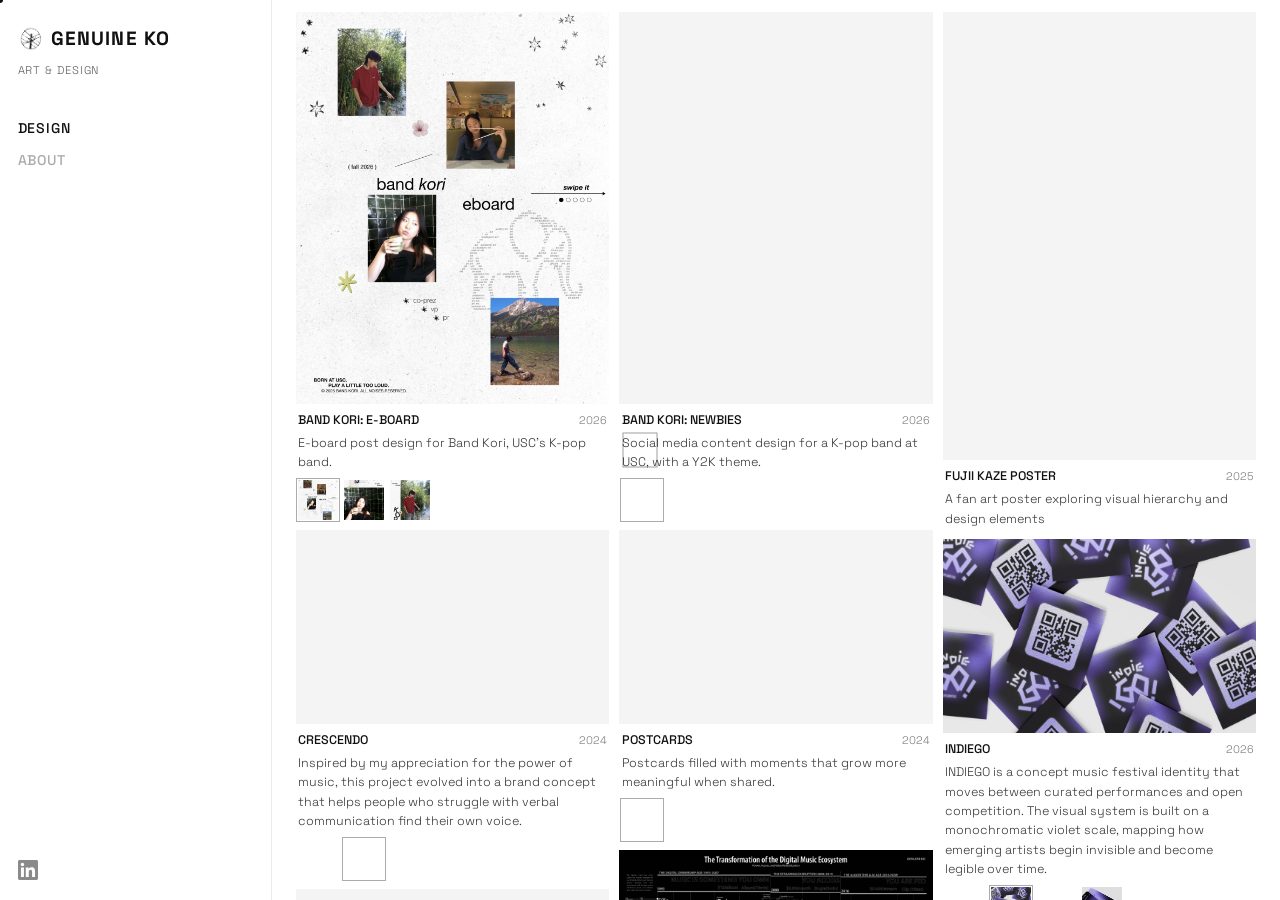
==== commit c1745473: "updated" ====
--- a/project-detail.html
+++ b/project-detail.html
@@ -4,11 +4,13 @@
 <head>
     <meta charset="UTF-8">
     <meta name="viewport" content="width=device-width, initial-scale=1.0, viewport-fit=cover">
-    <title>Project | Genuine Ko</title>
+    <title>GENUINE KO</title>
     <meta name="description" content="Project detail — Genuine Ko portfolio.">
+    <link rel="icon" href="./images%202/favicon.png" type="image/png">
+    <link rel="apple-touch-icon" href="./images%202/favicon.png">
     <link rel="preconnect" href="https://fonts.googleapis.com">
     <link rel="preconnect" href="https://fonts.gstatic.com" crossorigin>
-    <link href="https://fonts.googleapis.com/css2?family=Noto+Sans+JP:wght@100&display=swap" rel="stylesheet">
+    <link href="https://fonts.googleapis.com/css2?family=Space+Grotesk:wght@300;400;500;600;700&family=Noto+Sans+JP:wght@100&display=swap" rel="stylesheet">
     <link rel="stylesheet" href="style.css">
 </head>
 
--- a/style.css
+++ b/style.css
@@ -2,6 +2,9 @@
     --bg-color: #ffffff;
     --text-color: #111111;
     --faded-color: #cccccc;
+    --font-sans: 'Space Grotesk', 'Noto Sans JP', system-ui, -apple-system, sans-serif;
+    --work-detail-media-max: min(920px, 72vw);
+    --work-detail-dialog-max: 920px;
 }
 
 /* Custom Fonts */
@@ -37,7 +40,7 @@
 body {
     background-color: var(--bg-color);
     color: var(--text-color);
-    font-family: 'Helvetica Neue', Helvetica, Arial, sans-serif;
+    font-family: var(--font-sans);
     overflow: hidden;
     min-height: 100vh;
 }
@@ -201,7 +204,7 @@
 }
 
 .site-sidebar__tagline {
-    font-family: 'Helvetica Neue', Helvetica, Arial, sans-serif;
+    font-family: var(--font-sans);
     font-size: 0.7rem;
     font-weight: 300;
     letter-spacing: 0.08em;
@@ -237,6 +240,8 @@
     width: 20px;
     height: 20px;
     display: block;
+    flex-shrink: 0;
+    shape-rendering: geometricPrecision;
 }
 
 .site-content {
@@ -270,9 +275,9 @@
 }
 
 .main-title {
-    font-family: 'Helvetica Neue', Helvetica, Arial, sans-serif;
+    font-family: 'Space Grotesk', 'Noto Sans JP', system-ui, -apple-system, sans-serif;
     font-size: clamp(1.2rem, 1.45vw, 1.65rem);
-    font-weight: 600;
+    font-weight: 700;
     letter-spacing: 0.06em;
     color: var(--text-color);
     position: static;
@@ -283,11 +288,25 @@
     margin: 0 0 0.6rem;
     line-height: 1.15;
     cursor: pointer;
+    display: flex;
+    align-items: center;
+    gap: 0.45rem;
+}
+
+.main-title__icon {
+    width: 1.35em;
+    height: 1.35em;
+    object-fit: contain;
+    flex-shrink: 0;
+    display: block;
+    pointer-events: none;
+    /* Optical align favicon vs GENUINE KO — tweak this only (e.g. -1px / 1px / 2px) */
+    transform: translateY(-1px);
 }
 
 .link-item {
     white-space: nowrap;
-    font-family: 'Helvetica Neue', Helvetica, Arial, sans-serif;
+    font-family: var(--font-sans);
     font-size: 0.95rem;
     color: var(--text-color);
     opacity: 0.4;
@@ -318,23 +337,17 @@
 }
 
 /* --------------------------------- */
-/* STATE: WORK MODE — Design / Art tabs */
+/* STATE: WORK MODE — Design tab */
 /* --------------------------------- */
 #nav-design,
-#nav-art {
+#nav-about {
     text-transform: uppercase;
     letter-spacing: 0.06em;
     font-size: 0.88rem;
 }
 
-body.work-mode[data-work-feed='design'] #nav-design,
-body.work-mode[data-work-feed='art'] #nav-art {
+body.work-mode #nav-design {
     opacity: 1;
-}
-
-body.work-mode[data-work-feed='design'] #nav-art,
-body.work-mode[data-work-feed='art'] #nav-design {
-    opacity: 0.35;
 }
 
 body.work-mode #nav-about {
@@ -344,8 +357,7 @@
 /* --------------------------------- */
 /* STATE: ABOUT MODE */
 /* --------------------------------- */
-body.about-mode #nav-design,
-body.about-mode #nav-art {
+body.about-mode #nav-design {
     opacity: 0.35;
 }
 
@@ -378,14 +390,18 @@
     box-sizing: border-box;
 }
 
+/* In work mode, keep About under the gallery in the stacking order. Same z-index + later in DOM
+   can leave a full-screen transparent layer behaving badly on some browsers (feed looks blank). */
+body.work-mode #about-section {
+    z-index: 0;
+}
+
 body.about-mode #about-section {
     opacity: 1;
-    pointer-events: none;
+    /* Must receive pointer/touch events so the scroll container can scroll (esp. iOS). */
+    pointer-events: auto;
     background-color: #ffffff;
-}
-
-body.about-mode #about-section * {
-    pointer-events: auto;
+    z-index: 10;
 }
 
 .about-layout {
@@ -393,7 +409,8 @@
     grid-template-columns: minmax(200px, 1fr) minmax(200px, 1fr);
     grid-template-areas:
         'portrait lede'
-        'cv skills'
+        'experience education'
+        'language skills'
         'footer footer';
     gap: clamp(1.75rem, 3.5vw, 2.75rem) clamp(1.5rem, 4vw, 3rem);
     align-items: start;
@@ -402,7 +419,7 @@
     padding: clamp(1.5rem, 3vw, 2.5rem) clamp(1.25rem, 4vw, 2.75rem) 2.25rem;
     box-sizing: border-box;
     min-height: min-content;
-    font-family: 'Helvetica Neue', Helvetica, Arial, sans-serif;
+    font-family: var(--font-sans);
     font-size: 0.92rem;
     line-height: 1.65;
     font-weight: 400;
@@ -418,8 +435,18 @@
     min-width: 0;
 }
 
-.about-cell--cv {
-    grid-area: cv;
+.about-cell--experience {
+    grid-area: experience;
+    min-width: 0;
+}
+
+.about-cell--education {
+    grid-area: education;
+    min-width: 0;
+}
+
+.about-cell--language {
+    grid-area: language;
     min-width: 0;
 }
 
@@ -435,7 +462,9 @@
     margin-top: 0.25rem;
 }
 
-.about-cell--cv .about-block:first-child,
+.about-cell--experience .about-block,
+.about-cell--education .about-block,
+.about-cell--language .about-block,
 .about-cell--skills .about-block:first-child {
     margin-top: 0;
 }
@@ -452,6 +481,14 @@
 .about-lede p {
     margin: 0 0 1.1rem;
     text-align: left;
+}
+
+.about-lede__intro {
+    font-size: clamp(1.35rem, 2.4vw, 1.85rem);
+    font-weight: 500;
+    line-height: 1.35;
+    letter-spacing: 0.01em;
+    margin-bottom: 1.25rem;
 }
 
 .about-lede p:last-of-type {
@@ -508,6 +545,12 @@
 .about-cv-row__title {
     font-weight: 400;
     color: #111111;
+}
+
+.about-cv-row__sub {
+    display: block;
+    color: #5a5a5a;
+    margin-top: 0.15rem;
 }
 
 .about-cv-row__org {
@@ -588,7 +631,8 @@
 
 .about-external-links__link {
     color: #000000;
-    font-family: 'Helvetica Neue UltraLight', 'Helvetica Neue', Helvetica, Arial, sans-serif;
+    font-family: var(--font-sans);
+    font-weight: 300;
     font-size: 0.86rem;
     font-weight: 300;
     text-decoration: none;
@@ -617,7 +661,8 @@
 
 .social-links a {
     color: #000000;
-    font-family: 'Helvetica Neue UltraLight', 'Helvetica Neue', Helvetica, Arial, sans-serif;
+    font-family: var(--font-sans);
+    font-weight: 300;
     font-size: 1.15rem;
     font-weight: 300;
     text-decoration: none;
@@ -641,7 +686,8 @@
 
 .about-contact__label {
     margin: 0;
-    font-family: 'Helvetica Neue UltraLight', 'Helvetica Neue', Helvetica, Arial, sans-serif;
+    font-family: var(--font-sans);
+    font-weight: 300;
     font-size: 0.72rem;
     font-weight: 300;
     text-transform: uppercase;
@@ -659,7 +705,8 @@
 
 .about-contact__emails a {
     color: #000000;
-    font-family: 'Helvetica Neue UltraLight', 'Helvetica Neue', Helvetica, Arial, sans-serif;
+    font-family: var(--font-sans);
+    font-weight: 300;
     font-size: 0.95rem;
     font-weight: 300;
     text-decoration: none;
@@ -697,7 +744,7 @@
     pointer-events: auto;
 }
 
-/* Two flex columns: each card stacks under the one above in that column (not locked to shared grid rows). */
+/* Flex columns: each card stacks under the one above in that column (not locked to shared grid rows). */
 .work-feed {
     width: 100%;
     max-width: none;
@@ -719,17 +766,6 @@
     gap: 10px;
 }
 
-/* Narrow: single column, row-major order (order set on each .work-feed-item in JS). */
-@media (max-width: 480px) {
-    .work-feed {
-        flex-direction: column;
-    }
-
-    .work-feed__col {
-        display: contents;
-    }
-}
-
 .work-feed-item {
     display: block;
     width: 100%;
@@ -750,8 +786,28 @@
 }
 
 .work-feed-item__media[data-hero-slot-locked='1'] {
-    /* Allow full image when thumbs switch to a taller aspect — fixed height still from lockWorkFeedHeroSlot */
     overflow: visible;
+}
+
+.work-feed-item__media[data-hero-slot-locked='1'] img {
+    height: 100%;
+    max-height: 100%;
+}
+
+.work-feed-item__media--cover-fill {
+    aspect-ratio: var(--feed-cover-w, 1080) / var(--feed-cover-h, 1350);
+    overflow: hidden;
+    align-items: stretch;
+    justify-content: stretch;
+}
+
+.work-feed-item__media--cover-fill img {
+    width: 100%;
+    height: 100%;
+    max-width: none;
+    max-height: none;
+    object-fit: cover;
+    object-position: center center;
 }
 
 .work-feed-item__media img {
@@ -827,7 +883,7 @@
 
 .work-feed-item__title {
     margin: 0;
-    font-family: 'Helvetica Neue', Helvetica, Arial, sans-serif;
+    font-family: var(--font-sans);
     font-size: 0.78rem;
     font-weight: 500;
     line-height: 1.35;
@@ -835,11 +891,12 @@
     flex: 1;
     min-width: 0;
     cursor: pointer;
+    text-transform: uppercase;
 }
 
 .work-feed-item__year {
     flex-shrink: 0;
-    font-family: 'Helvetica Neue', Helvetica, Arial, sans-serif;
+    font-family: var(--font-sans);
     font-size: 0.68rem;
     font-weight: 300;
     color: #777777;
@@ -867,7 +924,7 @@
 
 .work-feed-item__desc {
     margin: 0;
-    font-family: 'Helvetica Neue', Helvetica, Arial, sans-serif;
+    font-family: var(--font-sans);
     font-size: 0.95rem;
     font-weight: 300;
     line-height: 1.65;
@@ -943,7 +1000,7 @@
 
 .work-detail-dialog {
     position: relative;
-    width: min(100%, 920px);
+    width: min(100%, var(--work-detail-dialog-max));
     max-width: 100%;
     max-height: min(92dvh, calc(100dvh - 2 * clamp(12px, 4vmin, 28px)));
     display: flex;
@@ -962,8 +1019,8 @@
 
 .work-detail-close {
     position: absolute;
-    top: 6px;
-    right: 6px;
+    top: max(6px, env(safe-area-inset-top, 0px));
+    right: max(6px, env(safe-area-inset-right, 0px));
     z-index: 4;
     width: 44px;
     height: 44px;
@@ -993,7 +1050,7 @@
     font-size: 1.85rem;
     font-weight: 300;
     line-height: 1;
-    font-family: 'Helvetica Neue', Helvetica, Arial, sans-serif;
+    font-family: var(--font-sans);
     transform: translateY(-1px);
 }
 
@@ -1012,6 +1069,10 @@
 
 .work-detail-layer.work-detail--scroll-page .work-detail-dialog {
     max-height: min(96dvh, calc(100dvh - 2 * clamp(8px, 3vmin, 20px)));
+    min-height: 0;
+    display: flex;
+    flex-direction: column;
+    overflow: hidden;
     /* Lighter blur while scrolling — full backdrop-filter is expensive to composite */
     backdrop-filter: blur(8px);
     -webkit-backdrop-filter: blur(8px);
@@ -1021,12 +1082,61 @@
     display: flex;
     flex-direction: column;
     align-items: stretch;
+    /* Space between .work-detail-main (hero) and .work-detail-article (stack) — they are siblings, not inside .work-detail-main__column */
+    gap: 2rem;
+    row-gap: 2rem;
     /* Single scroll surface: panel scrolls inside fixed-height dialog */
     overscroll-behavior: contain;
+    overflow-x: hidden;
+    overflow-y: auto;
+    -webkit-overflow-scrolling: touch;
+    flex: 1 1 auto;
+    min-height: 0;
+    width: 100%;
+    box-sizing: border-box;
+}
+
+/* Long scroll layouts: top-align so intro + hero don’t vertically center (reads as overlap on phones) */
+/* Main must not shrink below hero height — min-height:0 + flex-shrink on panel children makes the hero
+   paint past a too-short .work-detail-main box and the next sibling (.work-detail-article) starts too high (overlap). */
+.work-detail-layer.work-detail--scroll-page .work-detail-main {
+    justify-content: flex-start;
+    align-items: stretch;
+    flex: 0 0 auto;
+    flex-shrink: 0;
+    min-height: min-content;
+}
+
+.work-detail-layer.work-detail--scroll-page .work-detail-main__column {
+    align-items: stretch;
+    gap: 1.25rem;
+    flex-shrink: 0;
+    min-height: min-content;
+}
+
+.work-detail-layer.work-detail--scroll-page #work-detail-hero {
+    transform: none;
+    opacity: 1;
+    transition: none;
+    position: relative;
+    z-index: 0;
+    display: block;
+    /* Base #work-detail-hero box-shadow draws outside the layout box and paints over the next image — remove for scroll stacks */
+    box-shadow: none;
+    margin-bottom: clamp(1.25rem, 4vw, 2rem);
+    flex-shrink: 0;
+    align-self: stretch;
+    width: 100%;
+    max-width: 100%;
+    height: auto;
+    max-height: none;
+    min-height: 0;
+    object-fit: contain;
 }
 
 .work-detail-article {
-    max-width: min(920px, 72vw);
+    max-width: var(--work-detail-media-max);
+    box-sizing: border-box;
     width: 100%;
     margin: 1.35rem auto 0;
     padding: 0 0.15rem;
@@ -1039,7 +1149,8 @@
 
 .work-detail-article p {
     margin: 0 0 1em;
-    font-family: 'Helvetica Neue UltraLight', 'Helvetica Neue', Helvetica, Arial, sans-serif;
+    font-family: var(--font-sans);
+    font-weight: 300;
     font-weight: 100;
     font-size: clamp(0.82rem, 1.15vw, 0.95rem);
     line-height: 1.65;
@@ -1053,7 +1164,8 @@
 
 .work-detail-article h2,
 .work-detail-article h3 {
-    font-family: 'Helvetica Neue UltraLight', 'Helvetica Neue', Helvetica, Arial, sans-serif;
+    font-family: var(--font-sans);
+    font-weight: 300;
     font-weight: 100;
     letter-spacing: 0.04em;
     color: #111111;
@@ -1074,7 +1186,8 @@
 
 .work-detail-article h3.work-detail-article__stack-heading,
 .detail-longform h3.work-detail-article__stack-heading {
-    font-family: 'Helvetica Neue UltraLight', 'Helvetica Neue', Helvetica, Arial, sans-serif;
+    font-family: var(--font-sans);
+    font-weight: 300;
     font-weight: 100;
     font-size: clamp(0.95rem, 1.35vw, 1.05rem);
     letter-spacing: 0.06em;
@@ -1101,15 +1214,59 @@
     object-fit: contain;
 }
 
-/* Scroll-page design detail: match stacked slides to hero sizing (hero is height-capped; width:100% alone made later slides read larger/smaller) */
+/*
+ * Scroll-page detail (index modal): same visual order as desktop — one vertical column, block flow only.
+ * Narrow viewports are a scaled-down version: scroll the panel; each image sits below the previous (no overlap).
+ */
+.work-detail-layer.work-detail--scroll-page .work-detail-article:not([hidden]) {
+    display: block;
+    min-width: 0;
+    overflow: visible;
+}
+
+.work-detail-layer.work-detail--scroll-page .work-detail-article .work-detail-article__fig {
+    display: block;
+    margin: 0 0 1.5rem;
+    width: 100%;
+    max-width: 100%;
+    overflow: visible;
+    position: relative;
+    z-index: auto;
+}
+
+.work-detail-layer.work-detail--scroll-page .work-detail-article .work-detail-article__fig:last-child {
+    margin-bottom: 0;
+}
+
+.work-detail-layer.work-detail--scroll-page .work-detail-article .work-detail-article__asset {
+    display: block;
+    margin: 0 0 1.5rem;
+    overflow: visible;
+}
+
+.work-detail-layer.work-detail--scroll-page .work-detail-article .work-detail-article__asset:last-child {
+    margin-bottom: 0;
+}
+
 .work-detail-layer.work-detail--scroll-page .work-detail-article img.work-detail-article__img {
-    width: auto;
-    max-width: min(920px, 100%);
-    max-height: min(72vh, 680px);
+    display: block;
+    position: static;
+    width: 100%;
+    max-width: 100%;
+    max-height: none;
     height: auto;
-    margin-left: auto;
-    margin-right: auto;
+    margin: 0;
     object-fit: contain;
+}
+
+.work-detail-layer.work-detail--scroll-page .work-detail-article h3.work-detail-article__stack-heading {
+    margin: 0 0 1.25rem;
+}
+
+/* Hero lives in .work-detail-main; stack lives in sibling .work-detail-article — margin-top here fought panel gap; use gap only */
+.work-detail-layer.work-detail--scroll-page .work-detail-article {
+    margin-top: 0;
+    overflow: visible;
 }
 
 .work-detail-article__placeholder {
@@ -1142,7 +1299,8 @@
 
 .work-detail-obj-viewer__hint {
     margin: 0.5rem 0 0;
-    font-family: 'Helvetica Neue UltraLight', 'Helvetica Neue', Helvetica, Arial, sans-serif;
+    font-family: var(--font-sans);
+    font-weight: 300;
     font-size: clamp(0.75rem, 1vw, 0.85rem);
     font-weight: 300;
     color: #666666;
@@ -1150,7 +1308,8 @@
 }
 
 .work-detail-article__obj-link {
-    font-family: 'Helvetica Neue UltraLight', 'Helvetica Neue', Helvetica, Arial, sans-serif;
+    font-family: var(--font-sans);
+    font-weight: 300;
     font-size: clamp(0.82rem, 1.15vw, 0.95rem);
     font-weight: 300;
     color: #111111;
@@ -1197,14 +1356,14 @@
 }
 
 .work-detail-heading {
-    max-width: min(920px, 72vw);
+    max-width: var(--work-detail-media-max);
     width: 100%;
     margin: 0 auto 0.8rem;
     text-align: center;
 }
 
 .work-detail-main {
-    max-width: min(920px, 72vw);
+    max-width: var(--work-detail-media-max);
     width: 100%;
     margin: 0 auto;
     display: flex;
@@ -1217,13 +1376,13 @@
     flex-direction: column;
     align-items: center;
     width: 100%;
-    max-width: min(920px, 72vw);
+    max-width: var(--work-detail-media-max);
 }
 
 .work-detail-layer.work-detail--scroll-page .work-detail-article-lead {
     width: 100%;
-    max-width: min(920px, 72vw);
-    margin: 0 auto 1.1rem;
+    max-width: var(--work-detail-media-max);
+    margin: 0 auto;
     padding: 0 0.15rem;
     box-sizing: border-box;
 }
@@ -1234,7 +1393,8 @@
 
 .work-detail-article-lead p {
     margin: 0 0 0.85em;
-    font-family: 'Helvetica Neue UltraLight', 'Helvetica Neue', Helvetica, Arial, sans-serif;
+    font-family: var(--font-sans);
+    font-weight: 300;
     font-weight: 100;
     font-size: clamp(0.82rem, 1.15vw, 0.95rem);
     line-height: 1.65;
@@ -1248,8 +1408,8 @@
 
 .work-detail-layer.work-detail--scroll-page .work-detail-article-after-hero {
     width: 100%;
-    max-width: min(920px, 72vw);
-    margin: 0 auto 1.25rem;
+    max-width: var(--work-detail-media-max);
+    margin: 0 auto;
     padding: 0 0.15rem;
     box-sizing: border-box;
 }
@@ -1260,7 +1420,8 @@
 
 .work-detail-article-after-hero p {
     margin: 0 0 0.85em;
-    font-family: 'Helvetica Neue UltraLight', 'Helvetica Neue', Helvetica, Arial, sans-serif;
+    font-family: var(--font-sans);
+    font-weight: 300;
     font-weight: 100;
     font-size: clamp(0.82rem, 1.15vw, 0.95rem);
     line-height: 1.65;
@@ -1275,7 +1436,7 @@
 .work-detail-meta {
     position: absolute;
     /* Anchor text to the right edge of the centered hero block */
-    left: calc(50% + (min(920px, 72vw) / 2) + 24px);
+    left: calc(50% + (var(--work-detail-media-max) / 2) + 24px);
     right: auto;
     top: 50%;
     transform: translateY(-50%);
@@ -1318,8 +1479,8 @@
 
 #work-detail-hero {
     display: block;
-    max-width: min(920px, 100%);
-    width: auto;
+    max-width: min(var(--work-detail-media-max), 100%);
+    width: 100%;
     height: auto;
     max-height: min(72vh, 680px);
     min-height: 200px;
@@ -1347,6 +1508,143 @@
     cursor: pointer;
 }
 
+.work-detail-carousel {
+    display: flex;
+    align-items: center;
+    justify-content: center;
+    gap: 0.55rem;
+    width: 100%;
+    max-width: 100%;
+}
+
+.work-detail-hero-stage {
+    position: relative;
+    width: 100%;
+    display: flex;
+    justify-content: center;
+    align-items: center;
+    min-width: 0;
+    flex: 1 1 auto;
+}
+
+.work-detail-layer.work-detail--carousel .work-detail-hero-stage {
+    aspect-ratio: var(--carousel-w, 1080) / var(--carousel-h, 1350);
+    width: min(100%, var(--work-detail-media-max));
+    max-height: min(82vh, 760px);
+    max-width: 100%;
+    margin: 0;
+    overflow: hidden;
+    background: #f0f0f0;
+    height: auto;
+    flex: 0 1 auto;
+}
+
+.work-detail-layer.work-detail--carousel #work-detail-hero,
+.work-detail-layer.work-detail--carousel .work-detail-hero-twin {
+    position: absolute;
+    inset: 0;
+    z-index: 1;
+    width: 100%;
+    height: 100%;
+    max-width: none;
+    max-height: none;
+    min-height: 0;
+    margin: 0;
+    object-fit: cover;
+    object-position: center center;
+    box-shadow: none;
+    transform: none;
+    opacity: 1;
+    transition: none;
+}
+
+.work-detail-layer.work-detail--carousel #work-detail-hero.work-detail-hero-slide,
+.work-detail-layer.work-detail--carousel .work-detail-hero-twin {
+    transition: transform 0.34s cubic-bezier(0.22, 1, 0.36, 1);
+    will-change: transform;
+}
+
+.work-detail-layer.work-detail--carousel #work-detail-hero.detail-hero-grow,
+.work-detail-layer.work-detail--carousel #work-detail-hero.detail-hero-from-gallery {
+    transform: none;
+    opacity: 1;
+}
+
+.work-detail-nav {
+    position: static;
+    flex: 0 0 auto;
+    z-index: 3;
+    width: auto;
+    height: auto;
+    min-width: 1.5rem;
+    padding: 0.35rem 0.15rem;
+    margin: 0;
+    border: none;
+    border-radius: 0;
+    background: transparent;
+    color: #111111;
+    box-shadow: none;
+    cursor: pointer;
+    display: flex;
+    align-items: center;
+    justify-content: center;
+    transition: opacity 0.2s ease;
+}
+
+.work-detail-nav[hidden] {
+    display: none !important;
+}
+
+.work-detail-nav span {
+    font-size: clamp(1.75rem, 3.5vw, 2.35rem);
+    font-weight: 300;
+    line-height: 1;
+    font-family: var(--font-sans);
+    color: #111111;
+}
+
+.work-detail-nav--prev,
+.work-detail-nav--next {
+    left: auto;
+    right: auto;
+    transform: none;
+}
+
+.work-detail-nav:hover {
+    background: transparent;
+    opacity: 0.55;
+}
+
+.work-detail-nav:focus,
+.work-detail-nav:focus-visible {
+    outline: none;
+}
+
+@media (max-width: 900px) {
+    .work-detail-carousel {
+        gap: 0.25rem;
+    }
+
+    .work-detail-layer.work-detail--carousel .work-detail-hero-stage {
+        flex: 1 1 auto;
+        width: auto;
+        min-width: 0;
+        max-width: 100%;
+        max-height: none;
+    }
+}
+
+@media (max-width: 768px) {
+    .work-detail-nav {
+        min-width: 1.25rem;
+        padding: 0.25rem 0.05rem;
+    }
+
+    .work-detail-nav span {
+        font-size: 1.55rem;
+    }
+}
+
 #work-detail-hero.detail-hero--advance:focus-visible {
     outline: 2px solid rgba(17, 17, 17, 0.45);
     outline-offset: 4px;
@@ -1358,7 +1656,7 @@
 
 .work-detail-video {
     width: 100%;
-    max-width: min(920px, 100%);
+    max-width: min(var(--work-detail-media-max), 100%);
     margin: 0 auto;
     transform: scale(0.95);
     opacity: 0.8;
@@ -1390,9 +1688,11 @@
 
 .work-detail-title {
     font-size: clamp(1.75rem, 3.5vw, 2.35rem);
-    font-family: 'Helvetica Neue UltraLight', 'Helvetica Neue', Helvetica, Arial, 'Noto Sans JP', sans-serif;
+    font-family: var(--font-sans);
+    font-weight: 300;
     font-weight: 100;
     margin: 0 0 0.25rem;
+    text-transform: uppercase;
 }
 
 .work-detail-year {
@@ -1410,16 +1710,64 @@
 }
 
 @media (max-width: 900px) {
+    :root {
+        --work-detail-media-max: 100%;
+        --work-detail-dialog-max: 100%;
+    }
+
+    .work-detail-layer {
+        padding: max(env(safe-area-inset-top, 0px), 6px)
+            max(env(safe-area-inset-right, 0px), 4px)
+            max(env(safe-area-inset-bottom, 0px), 6px)
+            max(env(safe-area-inset-left, 0px), 4px);
+    }
+
     .work-detail-dialog {
         width: 100%;
-        max-height: min(92dvh, calc(100dvh - 2 * clamp(10px, 3vmin, 22px)));
+        max-height: min(96dvh, calc(100dvh - 2 * 6px));
     }
 
     .work-detail-panel {
         display: flex;
         flex-direction: column;
         align-items: stretch;
-        padding: 2.5rem 0.85rem 1rem;
+        padding: 2.35rem 0.35rem 0.75rem;
+    }
+
+    .work-detail-layer.work-detail--scroll-page .work-detail-panel {
+        padding-top: max(2.85rem, calc(env(safe-area-inset-top, 0px) + 2.35rem));
+        padding-left: max(0.35rem, env(safe-area-inset-left, 0px));
+        padding-right: max(0.35rem, env(safe-area-inset-right, 0px));
+    }
+
+    #work-detail-hero {
+        max-width: 100%;
+        width: 100%;
+        height: auto;
+        max-height: none;
+        min-height: 0;
+        object-fit: contain;
+    }
+
+    .work-detail-hero-stage {
+        width: 100%;
+        max-width: 100%;
+    }
+
+    /* Image fills remaining width between side arrows */
+    .work-detail-layer.work-detail--carousel .work-detail-hero-stage {
+        flex: 1 1 auto;
+        width: auto;
+        min-width: 0;
+        max-width: 100%;
+        max-height: none;
+        height: auto;
+        aspect-ratio: var(--carousel-w, 1080) / var(--carousel-h, 1350);
+    }
+
+    .work-detail-layer.work-detail--carousel #work-detail-hero,
+    .work-detail-layer.work-detail--carousel .work-detail-hero-twin {
+        object-fit: cover;
     }
 
     /* Title (top) → hero vertically centered in remaining space → thumbs → copy */
@@ -1440,6 +1788,22 @@
         flex-direction: column;
         align-items: center;
         justify-content: center;
+    }
+
+    .work-detail-layer.work-detail--scroll-page .work-detail-main {
+        justify-content: flex-start;
+        align-items: stretch;
+        flex: 0 0 auto;
+        flex-shrink: 0;
+        /* Override .work-detail-main { min-height: 0 } — else hero overflows and CS1 overlaps */
+        min-height: min-content;
+    }
+
+    .work-detail-layer.work-detail--scroll-page .work-detail-main__column {
+        align-items: stretch;
+        gap: 1.25rem;
+        flex-shrink: 0;
+        min-height: min-content;
     }
 
     .work-detail-thumbs {
@@ -1476,8 +1840,68 @@
     .work-detail-article {
         order: 4;
         max-width: 100%;
+        width: 100%;
+        box-sizing: border-box;
         margin-top: 1rem;
         padding: 0 0.35rem;
+        overflow: hidden;
+    }
+
+    .work-detail-layer.work-detail--scroll-page .work-detail-article {
+        margin-top: 0;
+        overflow: visible;
+    }
+
+    .work-detail-article img,
+    .work-detail-article .work-detail-article__img {
+        max-width: 100%;
+        width: 100%;
+        height: auto;
+        display: block;
+        box-sizing: border-box;
+    }
+
+    .work-detail-article__fig {
+        max-width: 100%;
+        width: 100%;
+        box-sizing: border-box;
+        overflow: hidden;
+    }
+
+    .work-detail-layer.work-detail--scroll-page .work-detail-article__fig {
+        overflow: visible;
+    }
+
+    /* Long scroll detail: dialog fills width; panel is the scroll surface; images stack in document order */
+    .work-detail-layer.work-detail--scroll-page .work-detail-dialog {
+        width: 100%;
+        max-width: 100%;
+        border-radius: 0;
+        max-height: min(
+            100dvh,
+            calc(100dvh - env(safe-area-inset-top, 0px) - env(safe-area-inset-bottom, 0px))
+        );
+    }
+
+    .work-detail-layer.work-detail--scroll-page .work-detail-panel {
+        flex: 1 1 auto;
+        min-height: 0;
+        overflow-y: auto;
+        -webkit-overflow-scrolling: touch;
+        padding-bottom: max(1rem, env(safe-area-inset-bottom, 0px));
+        gap: 2rem;
+        row-gap: 2rem;
+    }
+
+    .work-detail-layer.work-detail--scroll-page #work-detail-hero {
+        overflow: visible;
+        max-width: 100%;
+        width: 100%;
+        height: auto;
+        max-height: none;
+        min-height: 0;
+        object-fit: contain;
+        box-shadow: none;
     }
 
     .work-detail-meta {
@@ -1491,8 +1915,20 @@
     }
 
     #work-detail-hero {
-        max-height: 50vh;
-        min-height: 200px;
+        max-height: none;
+        min-height: 0;
+        max-width: 100%;
+        width: 100%;
+        height: auto;
+        box-sizing: border-box;
+        overflow: hidden;
+    }
+
+    #work-detail-hero img {
+        max-width: 100%;
+        width: 100%;
+        height: auto;
+        display: block;
     }
 }
 
@@ -1507,7 +1943,7 @@
 body.project-detail-page {
     background-color: var(--bg-color);
     color: var(--text-color);
-    font-family: 'Helvetica Neue', Helvetica, Arial, sans-serif;
+    font-family: var(--font-sans);
     overflow-x: hidden;
     overflow-y: auto;
     min-height: 100vh;
@@ -1520,7 +1956,8 @@
 }
 
 .detail-back {
-    font-family: 'Helvetica Neue UltraLight', 'Helvetica Neue', Helvetica, Arial, sans-serif;
+    font-family: var(--font-sans);
+    font-weight: 300;
     font-weight: 300;
     font-size: 0.9rem;
     text-transform: uppercase;
@@ -1616,6 +2053,7 @@
 
 body.project-detail-page.project-detail--scroll-page .detail-center {
     grid-area: center;
+    gap: 1.25rem;
 }
 
 body.project-detail-page.project-detail--scroll-page .detail-article {
@@ -1640,6 +2078,13 @@
     display: none;
 }
 
+body.project-detail-page.project-detail--scroll-page #detail-hero {
+    transform: none;
+    opacity: 1;
+    transition: none;
+    box-shadow: none;
+}
+
 .detail-longform {
     width: 100%;
     margin-top: 1.15rem;
@@ -1652,7 +2097,8 @@
 
 .detail-longform p {
     margin: 0 0 1em;
-    font-family: 'Helvetica Neue UltraLight', 'Helvetica Neue', Helvetica, Arial, sans-serif;
+    font-family: var(--font-sans);
+    font-weight: 300;
     font-weight: 100;
     font-size: clamp(0.82rem, 1.15vw, 0.95rem);
     line-height: 1.65;
@@ -1666,7 +2112,8 @@
 
 .detail-longform h2,
 .detail-longform h3 {
-    font-family: 'Helvetica Neue UltraLight', 'Helvetica Neue', Helvetica, Arial, sans-serif;
+    font-family: var(--font-sans);
+    font-weight: 300;
     font-weight: 100;
     letter-spacing: 0.04em;
     color: #111111;
@@ -1701,19 +2148,44 @@
     object-fit: contain;
 }
 
+body.project-detail-page.project-detail--scroll-page .detail-longform:not([hidden]) {
+    display: block;
+    min-width: 0;
+    overflow: visible;
+}
+
+body.project-detail-page.project-detail--scroll-page .detail-longform .work-detail-article__fig {
+    display: block;
+    margin: 0 0 1.5rem;
+    width: 100%;
+    max-width: 100%;
+    overflow: visible;
+    position: relative;
+    z-index: auto;
+}
+
+body.project-detail-page.project-detail--scroll-page .detail-longform .work-detail-article__fig:last-child {
+    margin-bottom: 0;
+}
+
 body.project-detail-page.project-detail--scroll-page .detail-longform img.work-detail-article__img {
-    width: auto;
-    max-width: min(920px, 100%);
-    max-height: min(72vh, 680px);
+    display: block;
+    position: static;
+    width: 100%;
+    max-width: 100%;
+    max-height: none;
     height: auto;
-    margin-left: auto;
-    margin-right: auto;
+    margin: 0;
     object-fit: contain;
 }
 
+body.project-detail-page.project-detail--scroll-page .detail-longform h3.work-detail-article__stack-heading {
+    margin: 0 0 1.25rem;
+}
+
 body.project-detail-page.project-detail--scroll-page .detail-article-lead {
     width: 100%;
-    margin: 0 0 1.1rem;
+    margin: 0;
     box-sizing: border-box;
 }
 
@@ -1723,7 +2195,7 @@
 
 body.project-detail-page.project-detail--scroll-page .detail-article-after-hero {
     width: 100%;
-    margin: 0 0 1.25rem;
+    margin: 0;
     box-sizing: border-box;
 }
 
@@ -1733,7 +2205,8 @@
 
 .detail-article-after-hero p {
     margin: 0 0 0.85em;
-    font-family: 'Helvetica Neue UltraLight', 'Helvetica Neue', Helvetica, Arial, sans-serif;
+    font-family: var(--font-sans);
+    font-weight: 300;
     font-weight: 100;
     font-size: clamp(0.82rem, 1.15vw, 0.95rem);
     line-height: 1.65;
@@ -1747,7 +2220,8 @@
 
 .detail-article-lead p {
     margin: 0 0 0.85em;
-    font-family: 'Helvetica Neue UltraLight', 'Helvetica Neue', Helvetica, Arial, sans-serif;
+    font-family: var(--font-sans);
+    font-weight: 300;
     font-weight: 100;
     font-size: clamp(0.82rem, 1.15vw, 0.95rem);
     line-height: 1.65;
@@ -1778,7 +2252,7 @@
 }
 
 .work-detail-main .detail-artwork-footer {
-    max-width: min(920px, 72vw);
+    max-width: var(--work-detail-media-max);
 }
 
 /* Design projects: description reads as a block directly under the hero (stacked, not beside year) */
@@ -1794,6 +2268,11 @@
     width: 100%;
     margin-left: auto;
     margin-right: auto;
+    text-align: center;
+}
+
+.work-detail-layer.work-detail--design .detail-artwork-description__text {
+    text-align: center;
 }
 
 .work-detail-layer.work-detail--design .detail-artwork-spec--year-only {
@@ -1816,7 +2295,8 @@
 
 .detail-artwork-description__text {
     margin: 0;
-    font-family: 'Helvetica Neue UltraLight', 'Helvetica Neue', Helvetica, Arial, sans-serif;
+    font-family: var(--font-sans);
+    font-weight: 300;
     font-weight: 100;
     font-size: clamp(0.72rem, 1.05vw, 0.82rem);
     line-height: 1.6;
@@ -1845,7 +2325,8 @@
 
 .detail-artwork-spec p {
     margin: 0;
-    font-family: 'Helvetica Neue UltraLight', 'Helvetica Neue', Helvetica, Arial, sans-serif;
+    font-family: var(--font-sans);
+    font-weight: 300;
     font-weight: 100;
     font-size: clamp(0.72rem, 1.05vw, 0.82rem);
     line-height: 1.55;
@@ -1960,16 +2441,19 @@
 }
 
 .detail-title {
-    font-family: 'Helvetica Neue UltraLight', 'Helvetica Neue', Helvetica, Arial, 'Noto Sans JP', sans-serif;
+    font-family: var(--font-sans);
+    font-weight: 300;
     font-weight: 100;
     font-size: clamp(1.75rem, 3.5vw, 2.35rem);
     margin-bottom: 0.35rem;
     letter-spacing: 0.02em;
     text-align: right;
+    text-transform: uppercase;
 }
 
 .detail-year {
-    font-family: 'Helvetica Neue UltraLight', 'Helvetica Neue', Helvetica, Arial, sans-serif;
+    font-family: var(--font-sans);
+    font-weight: 300;
     font-weight: 300;
     font-size: 0.95rem;
     color: #555555;
@@ -2098,6 +2582,42 @@
 
     .draw-layer {
         display: none !important;
+    }
+}
+
+/* Desktop detail popup: keep outer frame; size image to fit height inside the popup */
+@media (min-width: 769px) {
+    :root {
+        --work-detail-media-max: min(750px, 58vw);
+        --work-detail-dialog-max: 820px;
+        --work-detail-image-max-h: min(82vh, 760px);
+    }
+
+    #work-detail-hero {
+        max-height: var(--work-detail-image-max-h);
+        min-height: 0;
+    }
+
+    .work-detail-layer.work-detail--scroll-page .work-detail-main__column {
+        align-items: center;
+    }
+
+    .work-detail-layer.work-detail--scroll-page #work-detail-hero,
+    .work-detail-layer.work-detail--scroll-page .work-detail-article img.work-detail-article__img {
+        width: auto;
+        max-width: 100%;
+        height: auto;
+        max-height: var(--work-detail-image-max-h);
+        min-height: 0;
+        margin-left: auto;
+        margin-right: auto;
+        object-fit: contain;
+        align-self: center;
+    }
+
+    .work-detail-layer.work-detail--scroll-page .work-detail-article .work-detail-article__fig {
+        display: flex;
+        justify-content: center;
     }
 }
 
@@ -2161,9 +2681,7 @@
     }
 
     body.work-mode #nav-design,
-    body.work-mode #nav-art,
     body.about-mode #nav-design,
-    body.about-mode #nav-art,
     body.work-mode #nav-about,
     body.about-mode #nav-about {
         font-size: clamp(0.78rem, 2.8vw, 0.92rem);
@@ -2207,25 +2725,62 @@
         gap: 8px;
     }
 
+    .work-feed-item__rule,
+    .work-feed-item__copy,
+    .work-feed-item--caption .work-feed-item__copy {
+        display: none;
+    }
+
+    .work-feed-item__info {
+        padding-top: 0.4rem;
+    }
+
+    .work-feed-item__title {
+        font-size: clamp(0.72rem, 3.1vw, 0.88rem);
+    }
+
+    .work-feed-item__year {
+        font-size: clamp(0.68rem, 2.8vw, 0.78rem);
+    }
+
+    .work-feed-item__thumbs {
+        margin-top: 0.35rem;
+    }
+
     .work-feed-item__media img {
         max-width: 100%;
         max-height: min(70vh, 640px);
     }
 
+    .work-feed-item__media--cover-fill img {
+        max-height: none;
+        height: 100%;
+    }
+
+    /* About: let the page grow and scroll with the document — nested overflow + absolute height is unreliable on iOS. */
     body.about-mode #about-section {
-        position: absolute;
-        inset: 0;
+        position: relative;
+        inset: auto;
         width: 100%;
-        height: 100%;
-        min-height: min(70dvh, 560px);
+        height: auto;
+        min-height: 0;
         margin-top: 0;
-        overflow-y: auto;
-        padding-bottom: 2rem;
+        overflow-x: hidden;
+        overflow-y: visible;
+        padding-bottom: max(2rem, env(safe-area-inset-bottom, 0px));
         box-sizing: border-box;
+        -webkit-overflow-scrolling: auto;
+    }
+
+    body.about-mode .site-content {
+        overflow: visible;
+        height: auto;
+        min-height: 0;
     }
 
     body.about-mode main.site-shell {
         min-height: 100dvh;
+        min-height: 100vh;
     }
 
     body.about-mode .about-layout {
@@ -2233,8 +2788,10 @@
         grid-template-areas:
             'portrait'
             'lede'
-            'cv'
+            'experience'
+            'education'
             'skills'
+            'language'
             'footer';
         max-width: 100%;
         gap: 1.35rem;
@@ -2281,6 +2838,19 @@
 
     .work-detail-main__column {
         align-items: center;
+    }
+
+    .work-detail-layer.work-detail--scroll-page .work-detail-main {
+        justify-content: flex-start;
+        flex: 0 0 auto;
+        flex-shrink: 0;
+        min-height: min-content;
+    }
+
+    .work-detail-layer.work-detail--scroll-page .work-detail-main__column {
+        align-items: stretch;
+        flex-shrink: 0;
+        min-height: min-content;
     }
 
     #work-detail-hero {
